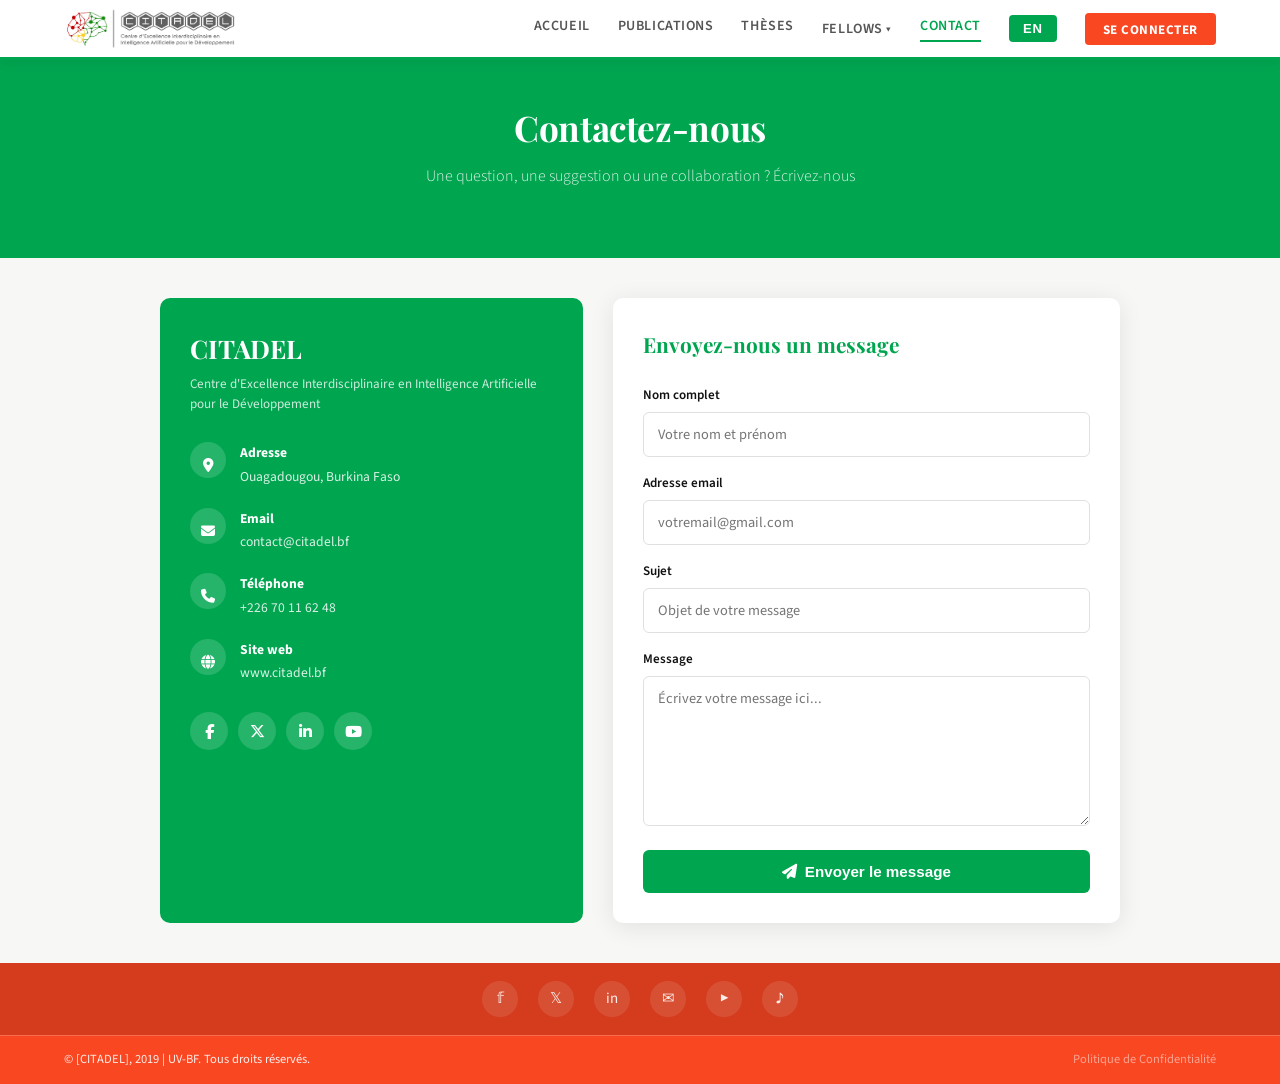
==== pages/contact.html @ 4089c2ab "modification responsive" ====
<!DOCTYPE html>
<html lang="fr">
<head>
  <meta charset="UTF-8" />
  <meta name="viewport" content="width=device-width, initial-scale=1.0" />
  <title>Contact — these.citadel.bf</title>
  <link rel="preconnect" href="https://fonts.googleapis.com" />
  <link rel="preconnect" href="https://fonts.gstatic.com" crossorigin />
  <link href="https://fonts.googleapis.com/css2?family=Playfair+Display:wght@600;700&family=Source+Sans+3:wght@300;400;600;700&display=swap" rel="stylesheet" />
  <link rel="stylesheet" href="https://cdnjs.cloudflare.com/ajax/libs/font-awesome/6.5.0/css/all.min.css" />
  <link rel="stylesheet" href="../assets/css/style.css" />
  <link rel="stylesheet" href="../assets/css/contact.css" />
</head>
<body>

<!-- ══ NAVBAR ══ -->
<header class="navbar">
  <div class="navbar-logo">
    <a href="../index.html">
      <img src="../assets/images/logo-citadel.png" alt="CITADEL" class="logo-img" />
    </a>
  </div>
  <button class="menu-toggle" aria-label="Menu" onclick="toggleMenu()">
    <span></span><span></span><span></span>
  </button>
  <nav id="mainNav">
    <a href="../index.html">Accueil</a>
    <a href="publications.html">Publications</a>
    <a href="publications.html?type=Thèse">Thèses</a>
    <div class="nav-dropdown">
    <a href="#">Fellows ▾</a>
      <div class="nav-dropdown-menu">
        <a href="fellows.html?role=senior"><i class="fa-solid fa-user-tie"></i> Chercheurs Seniors</a>
        <a href="fellows.html?role=directeur"><i class="fa-solid fa-crown"></i> Directeurs de Recherche</a>
        <a href="fellows.html?role=fellow"><i class="fa-solid fa-graduation-cap"></i> Fellows</a>
      </div>
    </div>
    <a href="contact.html" class="active">Contact</a>
<div id="google_translate_element" style="display:none"></div>
<button id="langBtn" class="notranslate" onclick="toggleLang()" style="background:var(--green);color:white;border:none;padding:6px 14px;border-radius:4px;font-weight:700;font-size:.82rem;cursor:pointer;letter-spacing:.06em;">EN</button>
  <a href="#" class="btn-connect">SE CONNECTER</a>
  </nav>
</header>

<!-- ══ HERO ══ -->
<section class="hero" style="padding: 40px 20px;">
  <div class="hero-content">
<h1>Contactez-nous</h1>
<p>Une question, une suggestion ou une collaboration ? Écrivez-nous</p>
  </div>
</section>

<!-- ══ CONTACT ══ -->
<section class="contact-page">
  <div class="contact-container">

    <!-- Colonne gauche : Coordonnées -->
    <div class="contact-info">
      <h2>CITADEL</h2>
      <p class="contact-subtitle">Centre d'Excellence Interdisciplinaire en Intelligence Artificielle pour le Développement</p>

      <div class="info-item">
        <i class="fa-solid fa-location-dot info-icon"></i>
        <div>
          <strong>Adresse</strong>
          <p>Ouagadougou, Burkina Faso</p>
        </div>
      </div>

      <div class="info-item">
        <i class="fa-solid fa-envelope info-icon"></i>
        <div>
          <strong>Email</strong>
          <p>contact@citadel.bf</p>
        </div>
      </div>

      <div class="info-item">
        <i class="fa-solid fa-phone info-icon"></i>
        <div>
          <strong>Téléphone</strong>
          <p>+226 70 11 62 48 </p>
        </div>
      </div>

      <div class="info-item">
        <i class="fa-solid fa-globe info-icon"></i>
        <div>
          <strong>Site web</strong>
          <p>www.citadel.bf</p>
        </div>
      </div>

      <div class="contact-socials">
        <a href="#" title="Facebook"><i class="fa-brands fa-facebook-f"></i></a>
        <a href="#" title="X / Twitter"><i class="fa-brands fa-x-twitter"></i></a>
        <a href="#" title="LinkedIn"><i class="fa-brands fa-linkedin-in"></i></a>
        <a href="#" title="YouTube"><i class="fa-brands fa-youtube"></i></a>
      </div>
    </div>

    <!-- Colonne droite : Formulaire -->
    <div class="contact-form-wrapper">
      <h2>Envoyez-nous un message</h2>

      <div class="contact-form" id="contactForm">
        <div class="form-group">
          <label for="name">Nom complet</label>
          <input type="text" id="name" placeholder="Votre nom et prénom" />
        </div>

        <div class="form-group">
          <label for="email">Adresse email</label>
          <input type="email" id="email" placeholder="votremail@gmail.com" />
        </div>

        <div class="form-group">
          <label for="subject">Sujet</label>
          <input type="text" id="subject" placeholder="Objet de votre message" />
        </div>

        <div class="form-group">
          <label for="message">Message</label>
          <textarea id="message" rows="6" placeholder="Écrivez votre message ici..."></textarea>
        </div>

        <button class="btn-send" onclick="sendMessage()">
          <i class="fa-solid fa-paper-plane"></i> Envoyer le message
        </button>

        <div class="form-success" id="formSuccess">
          <i class="fa-solid fa-circle-check"></i> Votre message a été envoyé avec succès!
        </div>
      </div>
    </div>

  </div>
</section>

<!-- ══ FOOTER ══ -->
<footer>
  <div class="footer-social">
    <div class="social-link" title="Facebook">𝕗</div>
    <div class="social-link" title="X / Twitter">𝕏</div>
    <div class="social-link" title="LinkedIn">in</div>
    <div class="social-link" title="Email">✉</div>
    <div class="social-link" title="YouTube">▶</div>
    <div class="social-link" title="TikTok">♪</div>
  </div>
  <div class="footer-bottom">
<span>© [CITADEL], 2019 | UV-BF. Tous droits réservés.</span>
<a href="#">Politique de Confidentialité</a>
  </div>
</footer>

<script>
function sendMessage() {
  const name = document.getElementById('name').value.trim();
  const email = document.getElementById('email').value.trim();
  const message = document.getElementById('message').value.trim();

  if (!name || !email || !message) {
    alert('Veuillez remplir tous les champs obligatoires.');
    return;
  }

  // Afficher le message de succès
  document.getElementById('formSuccess').style.display = 'flex';

  // Réinitialiser le formulaire
  document.getElementById('name').value = '';
  document.getElementById('email').value = '';
  document.getElementById('subject').value = '';
  document.getElementById('message').value = '';

  // Cacher le message après 5 secondes
  setTimeout(() => {
    document.getElementById('formSuccess').style.display = 'none';
  }, 5000);
}

/* ── Menu hamburger mobile ── */
function toggleMenu() {
  const nav = document.getElementById('mainNav');
  const btn = document.querySelector('.menu-toggle');
  if (!nav || !btn) return;
  nav.classList.toggle('open');
  btn.classList.toggle('active');
}

// Fermer le menu au clic sur un lien
document.addEventListener('click', (e) => {
  if (e.target.closest('#mainNav a')) {
    const nav = document.getElementById('mainNav');
    const btn = document.querySelector('.menu-toggle');
    if (nav) nav.classList.remove('open');
    if (btn) btn.classList.remove('active');
  }
});
</script>
<script>
function googleTranslateElementInit() {
  new google.translate.TranslateElement({
    pageLanguage: 'fr',
    includedLanguages: 'fr,en',
    autoDisplay: false
  }, 'google_translate_element');
}

function toggleLang() {
  var btn = document.getElementById('langBtn');
  var select = document.querySelector('.goog-te-combo');

  if (!select) return;

  if (btn.textContent === 'EN') {
    select.value = 'en';
    select.dispatchEvent(new Event('change'));
    btn.textContent = 'FR';
  } else {
    select.value = 'fr';
    select.dispatchEvent(new Event('change'));
    btn.textContent = 'EN';
  }
}
</script>
<script src="https://translate.google.com/translate_a/element.js?cb=googleTranslateElementInit"></script>
</script>
<script src="https://translate.google.com/translate_a/element.js?cb=googleTranslateElementInit"></script>
</body>
</html>
---- assets/css/style.css ----
/* ── Variables ── */
:root {
  --green:  #00A550;
  --green-light: #00c260;
  --red:    #F94722;
  --red-light: #ff6040;
  --gold:   #f0a500;
  --dark:   #111;
  --gray:   #555;
  --light:  #f7f8f6;
  --white:  #ffffff;
  --border: #e0e0e0;
  --shadow: 0 4px 24px rgba(0,0,0,.09);
  --radius: 8px;
}

/* ── Reset ── */
*, *::before, *::after { box-sizing: border-box; margin: 0; padding: 0; }
html { scroll-behavior: smooth; }
body {
  font-family: 'Source Sans 3', sans-serif;
  color: var(--dark);
  background: var(--light);
  font-size: 15px;
  line-height: 1.6;
}
a { text-decoration: none; color: inherit; }
ul { list-style: none; }
img { max-width: 100%; display: block; }

/* ── Navbar ── */
.navbar {
  background: var(--white);
  border-bottom: 3px solid var(--green);
  padding: 0 5%;
  display: flex;
  align-items: center;
  justify-content: space-between;
  height: 60px;
  position: sticky;
  top: 0;
  z-index: 100;
  box-shadow: 0 2px 12px rgba(0,0,0,.07);
}
.navbar-logo {
  display: flex;
  align-items: center;
  gap: 10px;
}
.logo-img {
  height: 42px;
  width: auto;
  object-fit: contain;
}
.navbar-logo .logo-text {
  font-family: 'Playfair Display', serif;
  font-size: 1.1rem;
  color: var(--green);
  font-weight: 700;
}
.navbar nav {
  display: flex;
  align-items: center;
  gap: 28px;
}
.navbar nav a {
  font-weight: 600;
  font-size: .88rem;
  letter-spacing: .04em;
  text-transform: uppercase;
  color: var(--gray);
  transition: color .2s;
  position: relative;
  padding-bottom: 4px;
}
.navbar nav a::after {
  content: '';
  position: absolute;
  bottom: 0; left: 0;
  width: 0; height: 2px;
  background: var(--green);
  transition: width .25s;
}
.navbar nav a:hover, .navbar nav a.active { color: var(--green); }
.navbar nav a:hover::after, .navbar nav a.active::after { width: 100%; }
.btn-connect {
  background: var(--red);
  color: var(--white) !important;
  padding: 7px 18px;
  border-radius: 4px;
  font-weight: 700 !important;
  font-size: .82rem !important;
  letter-spacing: .06em;
  transition: background .2s !important;
}
.btn-connect:hover { background: var(--red-light) !important; }
.btn-connect::after { display: none !important; }

/* ── Hero ── */
.hero {
  background: #00A550;
  color: var(--white);
  text-align: center;
  padding: 56px 20px 52px;
  position: relative;
  overflow: hidden;
}
.hero-content { position: relative; z-index: 1; }
.hero h1 {
  font-family: 'Playfair Display', serif;
  font-size: 2.2rem;
  font-weight: 700;
  margin-bottom: 8px;
  letter-spacing: -.01em;
}
.hero h1 span { color: var(--gold); }
.hero p {
  font-size: 1rem;
  opacity: .85;
  margin-bottom: 28px;
  font-weight: 300;
}
.search-bar {
  display: flex;
  max-width: 520px;
  margin: 0 auto;
  border-radius: 6px;
  overflow: hidden;
  box-shadow: 0 4px 20px rgba(0,0,0,.25);
}
.search-bar input {
  flex: 1;
  padding: 14px 20px;
  border: none;
  outline: none;
  font-family: 'Source Sans 3', sans-serif;
  font-size: .95rem;
  color: var(--dark);
}
.search-bar button {
  background: var(--gold);
  border: none;
  padding: 0 22px;
  cursor: pointer;
  display: flex;
  align-items: center;
  justify-content: center;
  transition: background .2s;
}
.search-bar button:hover { background: #e09400; }
.search-bar button svg { width: 20px; height: 20px; fill: white; }

/* ── Stats Banner ── */
.stats {
  display: flex;
  background: var(--red);
  color: var(--white);
}
.stat-item {
  flex: 1;
  text-align: center;
  padding: 22px 16px;
  border-right: 1px solid rgba(255,255,255,.2);
  transition: background .2s;
}
.stat-item:last-child { border-right: none; }
.stat-item:hover { background: rgba(0,0,0,.1); }
.stat-num {
  font-family: 'Playfair Display', serif;
  font-size: 2.4rem;
  font-weight: 700;
  line-height: 1;
  display: block;
}
.stat-label {
  font-size: .8rem;
  font-weight: 600;
  letter-spacing: .1em;
  text-transform: uppercase;
  opacity: .85;
  margin-top: 4px;
}

/* ── Section titles ── */
.section-title {
  font-family: 'Playfair Display', serif;
  font-size: 1.4rem;
  color: var(--green);
  text-align: center;
  margin-bottom: 24px;
  position: relative;
}
.section-title::after {
  content: '';
  display: block;
  width: 50px;
  height: 3px;
  background: var(--gold);
  margin: 8px auto 0;
  border-radius: 2px;
}

/* ── Explore Resources ── */
.explore {
  padding: 48px 5%;
  background: var(--white);
}

/* ── Custom Dropdown ── */
.custom-select-wrapper {
  max-width: 400px;
  margin: 0 auto;
  position: relative;
}
.custom-select {
  position: relative;
  user-select: none;
}
.select-selected {
  display: flex;
  align-items: center;
  justify-content: space-between;
  padding: 13px 18px;
  border: 2px solid var(--green);
  border-radius: var(--radius);
  background: var(--white);
  cursor: pointer;
  font-size: .95rem;
  font-weight: 600;
  color: var(--gray);
  transition: border-color .2s, box-shadow .2s;
}
.select-selected:hover {
  box-shadow: 0 0 0 3px rgba(26,122,74,.12);
}
.select-selected.open {
  border-color: var(--green);
  border-bottom-left-radius: 0;
  border-bottom-right-radius: 0;
  box-shadow: 0 0 0 3px rgba(26,122,74,.12);
}
.select-arrow {
  width: 18px; height: 18px;
  color: var(--green);
  transition: transform .25s;
  flex-shrink: 0;
}
.select-arrow.rotated { transform: rotate(180deg); }
.select-options {
  display: none;
  position: absolute;
  top: 100%;
  left: 0; right: 0;
  background: var(--white);
  border: 2px solid var(--green);
  border-top: none;
  border-bottom-left-radius: var(--radius);
  border-bottom-right-radius: var(--radius);
  z-index: 50;
  box-shadow: 0 8px 24px rgba(0,0,0,.12);
  overflow: hidden;
  animation: slideDown .2s ease;
}
.select-options.open { display: block; }
@keyframes slideDown {
  from { opacity: 0; transform: translateY(-6px); }
  to   { opacity: 1; transform: none; }
}
.select-options li {
  display: flex;
  align-items: center;
  gap: 12px;
  padding: 13px 18px;
  cursor: pointer;
  font-size: .93rem;
  font-weight: 600;
  color: var(--dark);
  border-bottom: 1px solid var(--border);
  transition: background .15s, color .15s;
}
.select-options li:last-child { border-bottom: none; }
.select-options li:hover {
  background: #f0faf5;
  color: var(--green);
}
.select-options li.selected {
  background: #e8f5ee;
  color: var(--green);
}
.opt-icon {
  font-size: 1rem;
  color: #1a237e;
  width: 22px;
  text-align: center;
}

/* ── Publications ── */
.publications {
  padding: 48px 5%;
  background: var(--light);
}
.pub-list {
  max-width: 860px;
  margin: 0 auto;
  display: flex;
  flex-direction: column;
  gap: 0;
  border-radius: var(--radius);
  overflow: hidden;
  box-shadow: var(--shadow);
}
.pub-item {
  background: var(--white);
  border-bottom: 1px solid var(--border);
  padding: 0;
  transition: background .2s;
}
.pub-item:last-child { border-bottom: none; }
.pub-header {
  display: flex;
  align-items: center;
  justify-content: space-between;
  padding: 16px 20px;
  cursor: pointer;
  gap: 12px;
}
.pub-header:hover { background: #f5fdf9; }
.pub-dot {
  width: 10px; height: 10px;
  border-radius: 50%;
  background: var(--green);
  flex-shrink: 0;
}
.pub-title {
  flex: 1;
  font-weight: 600;
  font-size: .92rem;
  color: var(--dark);
  line-height: 1.4;
}
.pub-meta {
  font-size: .78rem;
  color: var(--gray);
  white-space: nowrap;
}
.pub-toggle {
  background: var(--green);
  color: white;
  border: none;
  border-radius: 4px;
  width: 28px; height: 28px;
  cursor: pointer;
  display: flex;
  align-items: center;
  justify-content: center;
  font-size: 16px;
  flex-shrink: 0;
  transition: background .2s;
}
.pub-toggle:hover { background: var(--green-light); }
.pub-body {
  display: none;
  padding: 0 20px 18px 44px;
  border-top: 1px solid var(--border);
}
.pub-body.open { display: block; animation: fadeDown .2s ease; }
@keyframes fadeDown {
  from { opacity: 0; transform: translateY(-6px); }
  to   { opacity: 1; transform: none; }
}
.pub-abstract-label {
  display: inline-block;
  background: var(--green);
  color: white;
  font-size: .72rem;
  font-weight: 700;
  letter-spacing: .08em;
  padding: 2px 10px;
  border-radius: 3px;
  margin: 12px 0 8px;
  text-transform: uppercase;
}
.pub-abstract-text {
  font-size: .87rem;
  color: var(--gray);
  line-height: 1.7;
  margin-bottom: 12px;
}
.btn-pdf {
  display: inline-flex;
  align-items: center;
  gap: 6px;
  background: #fce4ec;
  color: var(--red);
  font-weight: 700;
  font-size: .8rem;
  padding: 5px 14px;
  border-radius: 4px;
  border: 1px solid #f8bbd0;
  transition: background .2s;
  cursor: pointer;
}
.btn-pdf:hover { background: #f8bbd0; }
.btn-voir-plus {
  display: flex;
  justify-content: center;
  margin-top: 24px;
}
.btn-voir-plus a {
  background: var(--green);
  color: white;
  font-weight: 700;
  font-size: .88rem;
  padding: 11px 28px;
  border-radius: 6px;
  display: inline-flex;
  align-items: center;
  gap: 8px;
  letter-spacing: .04em;
  transition: background .2s, transform .2s;
  box-shadow: 0 4px 16px rgba(26,122,74,.25);
}
.btn-voir-plus a:hover { background: var(--green-light); transform: translateY(-2px); }

/* ── Chercheurs & Axes ── */
.bottom-section {
  background: var(--white);
  padding: 48px 5%;
  display: grid;
  grid-template-columns: 1fr 1fr;
  gap: 40px;
  max-width: 1100px;
  margin: 0 auto;
}
.sub-title {
  font-family: 'Playfair Display', serif;
  font-size: 1.15rem;
  color: var(--green);
  text-align: center;
  margin-bottom: 20px;
  font-weight: 700;
}
.chercheurs-grid {
  display: flex;
  gap: 12px;
  justify-content: center;
  flex-wrap: nowrap;
  margin-bottom: 20px;
}
.chercheur-card {
  position: relative;
  cursor: pointer;
  width: 115px;
  flex-shrink: 0;
  overflow: hidden;
  border-radius: 6px;
  box-shadow: 0 2px 12px rgba(0,0,0,.1);
  transition: transform .2s, box-shadow .2s;
}
.chercheur-card:hover { transform: translateY(-4px); box-shadow: 0 6px 20px rgba(0,0,0,.15); }
.chercheur-avatar {
  width: 100%;
  height: 135px;
  object-fit: cover;
  display: block;
  border-radius: 0;
  border: none;
  background: #f5f5f5;
  overflow: hidden;
}
.chercheur-avatar img {
  width: 100%;
  height: 100%;
  object-fit: cover;
  display: block;
}
.chercheur-name {
  display: block;
  background: rgba(0,165,80,.85);
  color: var(--white);
  font-size: .85rem;
  font-weight: 700;
  padding: 8px 10px;
  text-align: center;
  letter-spacing: .03em;
}
.btn-all-chercheurs {
  display: block;
  margin: 0 auto;
  width: fit-content;
  background: var(--green);
  color: white;
  font-weight: 700;
  font-size: .82rem;
  padding: 9px 20px;
  border-radius: 5px;
  letter-spacing: .04em;
  transition: background .2s;
}
.btn-all-chercheurs:hover { background: var(--green-light); }
.axes-list { padding: 0 8px; }
.axe-item {
  display: flex;
  align-items: center;
  gap: 10px;
  padding: 9px 0;
  border-bottom: 1px solid var(--border);
  font-size: .88rem;
  font-weight: 600;
  color: var(--dark);
  cursor: pointer;
  transition: color .2s;
}
.axe-item:last-child { border-bottom: none; }
.axe-item:hover { color: var(--green); }
.axe-item.priority {
  background: linear-gradient(90deg, rgba(0,165,80,.08), transparent);
  border-left: 4px solid var(--green);
  padding-left: 12px;
  font-weight: 800;
  color: var(--green);
  font-size: .92rem;
  margin: 4px 0;
  border-radius: 0 4px 4px 0;
}
.axe-item.priority:hover {
  background: linear-gradient(90deg, rgba(0,165,80,.18), transparent);
  transform: translateX(3px);
}
.axe-dot {
  width: 8px; height: 8px;
  border-radius: 50%;
  flex-shrink: 0;
}

/* ── Footer ── */
footer {
  background: var(--red);
  color: rgba(255,255,255,.9);
}
.footer-social {
  background: rgba(0,0,0,.15);
  display: flex;
  justify-content: center;
  gap: 20px;
  padding: 18px;
}
.social-link {
  width: 36px; height: 36px;
  border-radius: 50%;
  background: rgba(255,255,255,.1);
  display: flex;
  align-items: center;
  justify-content: center;
  font-size: 15px;
  transition: background .2s;
  cursor: pointer;
}
.social-link:hover { background: var(--green); }
.footer-bottom {
  display: flex;
  justify-content: space-between;
  align-items: center;
  padding: 14px 5%;
  font-size: .78rem;
  border-top: 1px solid rgba(255,255,255,.2);
  flex-wrap: wrap;
  gap: 8px;
}
.footer-bottom a { color: rgba(255,255,255,.5); transition: color .2s; }
.footer-bottom a:hover { color: var(--gold); }

/* ── Dropdown Navbar ── */
.nav-dropdown {
  position: relative;
}
.nav-dropdown > a {
  cursor: pointer;
}
.nav-dropdown-menu {
  display: none;
  position: absolute;
  top: 100%;
  left: 0;
  background: var(--white);
  border: 2px solid var(--green);
  border-radius: 0 0 8px 8px;
  box-shadow: 0 8px 24px rgba(0,0,0,.12);
  min-width: 220px;
  z-index: 200;
  overflow: hidden;
}
.nav-dropdown:hover .nav-dropdown-menu {
  display: block;
  animation: slideDown .2s ease;
}
.nav-dropdown-menu a {
  display: flex;
  align-items: center;
  gap: 10px;
  padding: 12px 18px !important;
  font-size: .85rem !important;
  color: var(--dark) !important;
  border-bottom: 1px solid var(--border);
  text-transform: none !important;
  letter-spacing: 0 !important;
}
.nav-dropdown-menu a:last-child {
  border-bottom: none;
}
.nav-dropdown-menu a:hover {
  background: #f0faf5;
  color: var(--green) !important;
}
.nav-dropdown-menu a::after {
  display: none !important;
}
.nav-dropdown-menu i {
  color: var(--green);
  width: 18px;
  text-align: center;
}

/* ── Google Translate ── */
#google_translate_element { display: none !important; }
.goog-te-banner-frame { display: none !important; }
body { top: 0 !important; }
font[style] { background: none !important; box-shadow: none !important; }
.skiptranslate { display: none !important; }


/* ── Bouton hamburger ── */
.menu-toggle {
  display: none;
  background: none;
  border: none;
  cursor: pointer;
  width: 40px;
  height: 40px;
  flex-direction: column;
  justify-content: center;
  align-items: center;
  gap: 5px;
  padding: 0;
  z-index: 101;
}
.menu-toggle span {
  display: block;
  width: 26px;
  height: 3px;
  background: var(--green);
  border-radius: 2px;
  transition: transform .3s, opacity .3s;
}
.menu-toggle.active span:nth-child(1) { transform: translateY(8px) rotate(45deg); }
.menu-toggle.active span:nth-child(2) { opacity: 0; }
.menu-toggle.active span:nth-child(3) { transform: translateY(-8px) rotate(-45deg); }

/* ── Filet de sécurité anti-débordement ── */
html, body { overflow-x: hidden; max-width: 100%; }

/* ── Tablette ── */
@media (max-width: 900px) {
  .bottom-section { grid-template-columns: 1fr; }
}

/* ── Mobile : navbar compacte avec menu hamburger ── */
@media (max-width: 768px) {
  /* Navbar : logo à gauche, burger à droite, sur UNE seule ligne */
  .navbar {
    flex-direction: row;
    justify-content: space-between;
    align-items: center;
    height: 58px;
    padding: 0 16px;
  }
  .menu-toggle { display: flex; }
  .logo-img { height: 36px; }

  .navbar nav {
    display: none;
    position: fixed;
    top: 58px;
    left: 0;
    right: 0;
    background: var(--white);
    border-bottom: 3px solid var(--green);
    flex-direction: column;
    align-items: stretch;
    padding: 16px 20px 24px;
    gap: 4px;
    box-shadow: 0 8px 20px rgba(0,0,0,.12);
    z-index: 99;
    max-height: calc(100vh - 58px);
    overflow-y: auto;
  }
  .navbar nav.open { display: flex; }

  .navbar nav a {
    font-size: .95rem;
    padding: 12px 8px;
    border-bottom: 1px solid var(--border);
    text-align: left;
  }
  .navbar nav a::after { display: none; }
  .navbar nav a:last-child { border-bottom: none; }

  /* Boutons EN et SE CONNECTER : pleine largeur dans le menu */
  #langBtn,
  .btn-connect {
    width: 100% !important;
    text-align: center !important;
    padding: 12px !important;
    font-size: .85rem !important;
    margin-top: 8px;
    border-bottom: none !important;
  }

  /* Dropdown Fellows dans menu mobile */
  .nav-dropdown-menu {
    display: block;
    position: static;
    border: none;
    box-shadow: none;
    background: #f7f8f6;
    margin-top: 4px;
    border-radius: 4px;
  }
  .nav-dropdown-menu a {
    padding: 10px 14px !important;
    font-size: .85rem !important;
  }

  /* ─── Hero ─── */
  .hero { padding: 36px 16px 32px; }
  .hero h1 { font-size: 1.5rem; }
  .hero p { font-size: .9rem; }
  .search-bar { flex-direction: row; max-width: 100%; }
  .search-bar input { padding: 12px 14px; font-size: .9rem; }
  .search-bar button { padding: 0 16px; }
  .search-bar button svg { width: 18px; height: 18px; }

  /* ─── Stats : 3 colonnes côte à côte (PAS empilées) ─── */
  .stats { flex-direction: row; }
  .stat-item { padding: 16px 6px; border-right: 1px solid rgba(255,255,255,.2); border-bottom: none; }
  .stat-num { font-size: 1.6rem; }
  .stat-label { font-size: .65rem; letter-spacing: .05em; }

  /* ─── Publications : cards lisibles ─── */
  .publications { padding: 32px 4%; }
  .pub-list { max-width: 100%; }
  .pub-header {
    display: grid;
    grid-template-columns: auto 1fr auto;
    grid-template-areas:
      "dot title toggle"
      ".   meta  meta";
    gap: 6px 10px;
    padding: 14px;
    align-items: center;
  }
  .pub-dot { grid-area: dot; }
  .pub-title { grid-area: title; font-size: .92rem; line-height: 1.35; }
  .pub-toggle { grid-area: toggle; }
  .pub-meta {
    grid-area: meta;
    font-size: .78rem;
    white-space: normal !important;
    word-break: break-word;
    line-height: 1.4;
    color: var(--gray);
  }
  .pub-body { padding: 0 14px 14px 14px; }

  /* ─── Chercheurs ─── */
  .chercheurs-grid { gap: 8px; }
  .chercheur-card { width: calc(33% - 8px); max-width: 110px; }
  .chercheur-avatar { height: 120px; }
  .chercheur-name {
    font-size: .7rem;
    padding: 6px 4px;
    line-height: 1.2;
    word-break: break-word;
  }

  /* Boutons sous les chercheurs : empiler proprement */
  .btn-all-chercheurs {
    font-size: .76rem;
    padding: 8px 14px;
  }

  /* ─── Axes ─── */
  .axe-item { font-size: .85rem; padding: 10px 0; }
  .axe-item.priority { font-size: .88rem; }

  /* ─── Footer ─── */
  .footer-bottom { flex-direction: column; text-align: center; padding: 14px 16px; }
  .footer-social { gap: 12px; padding: 14px; }

  /* Section titles plus petits */
  .section-title { font-size: 1.3rem; }
  .sub-title { font-size: 1.05rem; }
}

/* ── Très petit mobile (iPhone SE, etc.) ── */
@media (max-width: 380px) {
  .stat-num { font-size: 1.4rem; }
  .stat-label { font-size: .6rem; }
  .hero h1 { font-size: 1.3rem; }
  .chercheur-card { width: calc(33% - 6px); }
  .chercheur-avatar { height: 100px; }
}
---- assets/css/contact.css ----
.contact-page {
  max-width: 1000px;
  margin: 0 auto;
  padding: 40px 20px;
}
.contact-container {
  display: grid;
  grid-template-columns: 1fr 1.2fr;
  gap: 30px;
}

/* ── Colonne info ── */
.contact-info {
  background: var(--green);
  color: white;
  padding: 30px;
  border-radius: 10px;
}
.contact-info h2 {
  font-family: 'Playfair Display', serif;
  font-size: 1.6rem;
  margin-bottom: 6px;
}
.contact-subtitle {
  font-size: .82rem;
  opacity: .8;
  margin-bottom: 28px;
  line-height: 1.5;
}
.info-item {
  display: flex;
  align-items: flex-start;
  gap: 14px;
  margin-bottom: 20px;
}
.info-icon {
  width: 36px;
  height: 36px;
  background: rgba(255,255,255,.15);
  border-radius: 50%;
  display: flex;
  align-items: center;
  justify-content: center;
  font-size: 14px;
  flex-shrink: 0;
  padding-top: 10px;
}
.info-item strong {
  font-size: .85rem;
  display: block;
  margin-bottom: 2px;
}
.info-item p {
  font-size: .85rem;
  opacity: .85;
  margin: 0;
}
.contact-socials {
  display: flex;
  gap: 10px;
  margin-top: 28px;
}
.contact-socials a {
  width: 38px;
  height: 38px;
  border-radius: 50%;
  background: rgba(255,255,255,.15);
  display: flex;
  align-items: center;
  justify-content: center;
  color: white;
  font-size: 15px;
  transition: background .2s;
}
.contact-socials a:hover {
  background: var(--gold);
}

/* ── Colonne formulaire ── */
.contact-form-wrapper {
  background: white;
  padding: 30px;
  border-radius: 10px;
  box-shadow: var(--shadow);
}
.contact-form-wrapper h2 {
  font-family: 'Playfair Display', serif;
  font-size: 1.3rem;
  color: var(--green);
  margin-bottom: 24px;
}
.form-group {
  margin-bottom: 16px;
}
.form-group label {
  display: block;
  font-size: .82rem;
  font-weight: 600;
  color: var(--dark);
  margin-bottom: 6px;
}
.form-group input,
.form-group textarea {
  width: 100%;
  padding: 11px 14px;
  border: 1px solid var(--border);
  border-radius: 6px;
  font-family: 'Source Sans 3', sans-serif;
  font-size: .9rem;
  color: var(--dark);
  transition: border-color .2s, box-shadow .2s;
  outline: none;
}
.form-group input:focus,
.form-group textarea:focus {
  border-color: var(--green);
  box-shadow: 0 0 0 3px rgba(0,165,80,.12);
}
.form-group textarea {
  resize: vertical;
  min-height: 120px;
}
.btn-send {
  width: 100%;
  padding: 13px;
  background: var(--green);
  color: white;
  border: none;
  border-radius: 6px;
  font-size: .95rem;
  font-weight: 700;
  cursor: pointer;
  display: flex;
  align-items: center;
  justify-content: center;
  gap: 8px;
  transition: background .2s, transform .2s;
}
.btn-send:hover {
  background: var(--green-light);
  transform: translateY(-2px);
}
.form-success {
  display: none;
  align-items: center;
  gap: 8px;
  margin-top: 16px;
  padding: 12px 16px;
  background: #e8f5ee;
  color: var(--green);
  border-radius: 6px;
  font-weight: 600;
  font-size: .88rem;
}

/* ── Responsive ── */
@media (max-width: 700px) {
  .contact-container {
    grid-template-columns: 1fr;
  }
}
@media (max-width: 700px) {
  .contact-container { grid-template-columns: 1fr; }
}
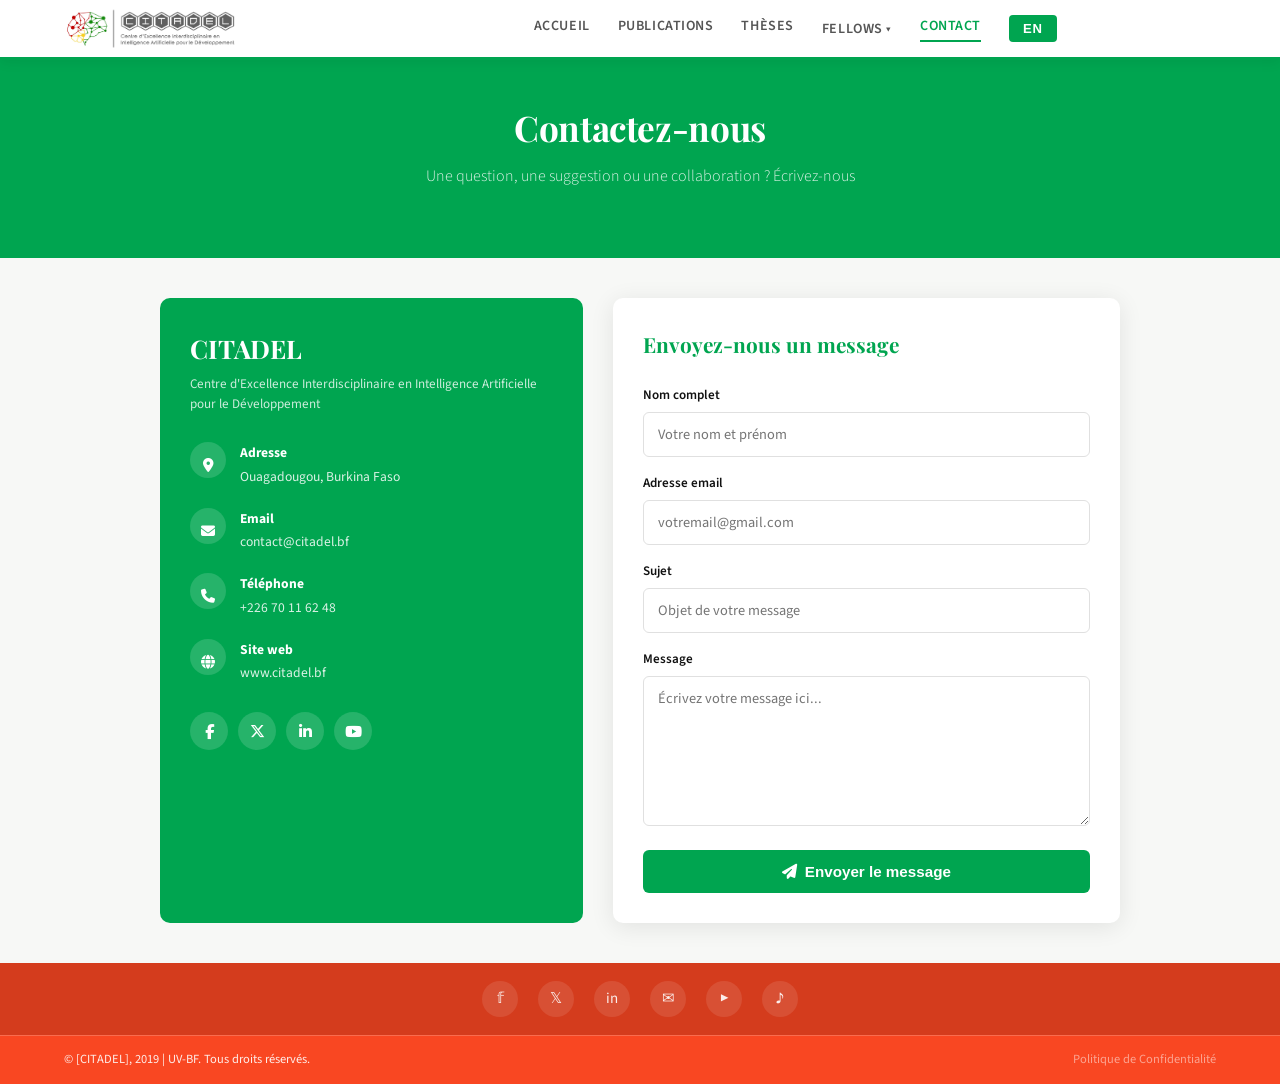
==== commit 86fccd79: "menu profil" ====
--- a/pages/contact.html
+++ b/pages/contact.html
@@ -9,6 +9,7 @@
   <link href="https://fonts.googleapis.com/css2?family=Playfair+Display:wght@600;700&family=Source+Sans+3:wght@300;400;600;700&display=swap" rel="stylesheet" />
   <link rel="stylesheet" href="https://cdnjs.cloudflare.com/ajax/libs/font-awesome/6.5.0/css/all.min.css" />
   <link rel="stylesheet" href="../assets/css/style.css" />
+  <script src="https://identity.netlify.com/v1/netlify-identity-widget.js"></script>
   <link rel="stylesheet" href="../assets/css/contact.css" />
 </head>
 <body>
@@ -38,7 +39,7 @@
     <a href="contact.html" class="active">Contact</a>
 <div id="google_translate_element" style="display:none"></div>
 <button id="langBtn" class="notranslate" onclick="toggleLang()" style="background:var(--green);color:white;border:none;padding:6px 14px;border-radius:4px;font-weight:700;font-size:.82rem;cursor:pointer;letter-spacing:.06em;">EN</button>
-  <a href="#" class="btn-connect">SE CONNECTER</a>
+<a href="../pages/soumettre.html" class="btn-connect" id="btnConnexion">SE CONNECTER</a>
   </nav>
 </header>
 
@@ -227,5 +228,21 @@
 <script src="https://translate.google.com/translate_a/element.js?cb=googleTranslateElementInit"></script>
 </script>
 <script src="https://translate.google.com/translate_a/element.js?cb=googleTranslateElementInit"></script>
+<script>
+document.addEventListener("DOMContentLoaded", () => {
+  if (typeof netlifyIdentity === "undefined") return;
+  const user = netlifyIdentity.currentUser();
+  const btn = document.getElementById("btnConnexion");
+  if (btn && user) {
+  btn.innerHTML = `<i class="fa-solid fa-circle-user" style="font-size:1.6rem;color:white;"></i>`;
+  btn.style.background = "var(--green)";
+  btn.style.padding = "5px 12px";
+  btn.style.display = "flex";
+  btn.style.alignItems = "center";
+  btn.style.borderRadius = "4px";
+}
+btn.style.opacity = "1";
+});
+</script>
 </body>
 </html>
--- a/assets/css/style.css
+++ b/assets/css/style.css
@@ -92,6 +92,7 @@
   font-size: .82rem !important;
   letter-spacing: .06em;
   transition: background .2s !important;
+  opacity: 0;
 }
 .btn-connect:hover { background: var(--red-light) !important; }
 .btn-connect::after { display: none !important; }
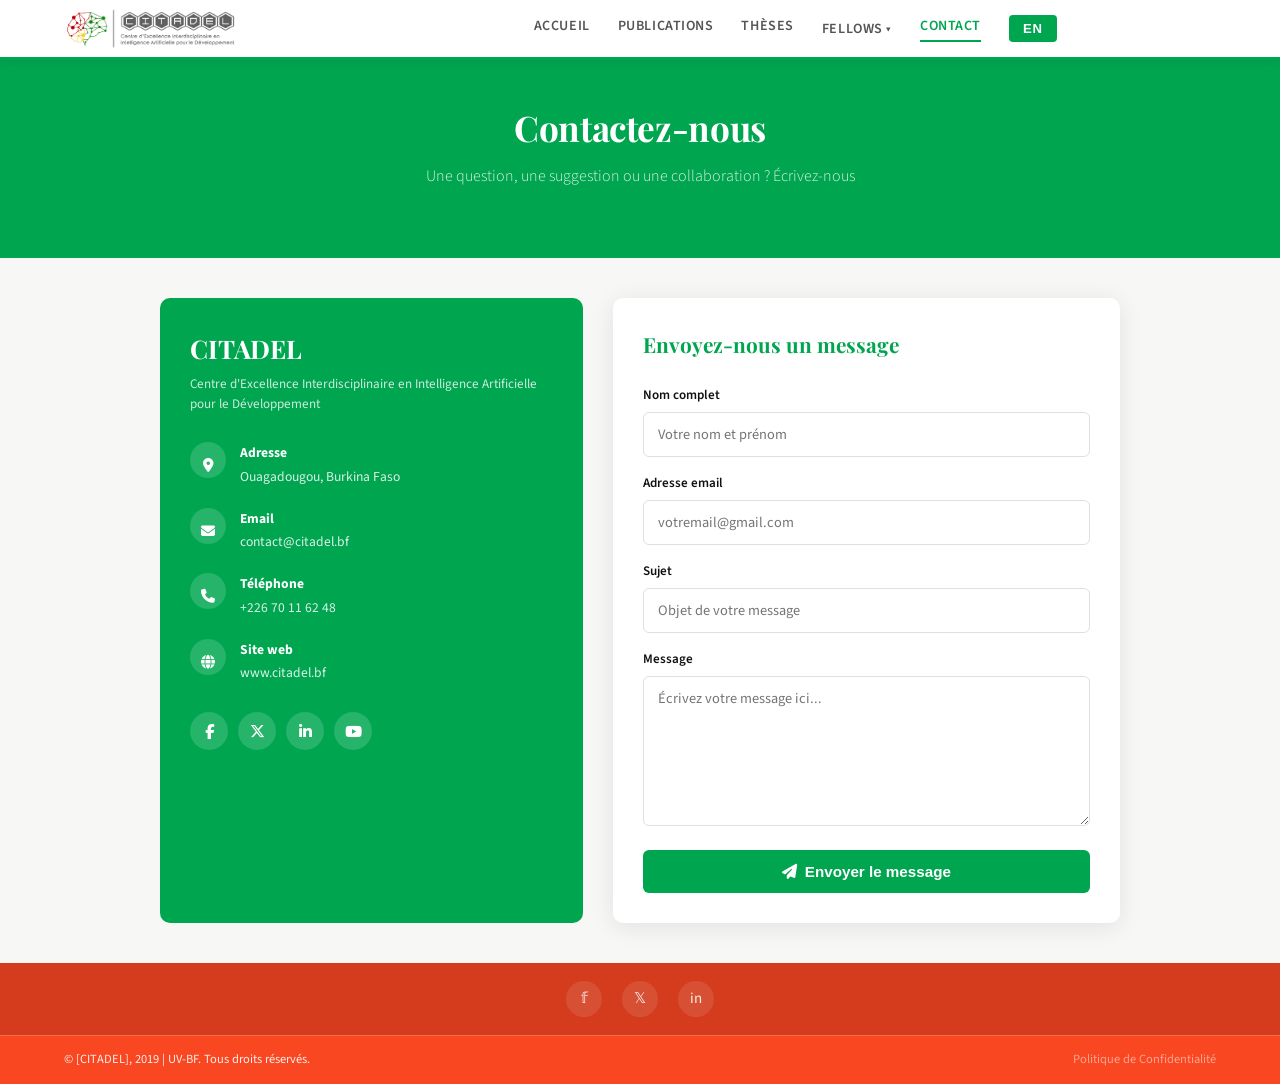
==== commit 101f2c3d: "ajout onglet profil fellow" ====
--- a/pages/contact.html
+++ b/pages/contact.html
@@ -141,12 +141,9 @@
 <!-- ══ FOOTER ══ -->
 <footer>
   <div class="footer-social">
-    <div class="social-link" title="Facebook">𝕗</div>
-    <div class="social-link" title="X / Twitter">𝕏</div>
-    <div class="social-link" title="LinkedIn">in</div>
-    <div class="social-link" title="Email">✉</div>
-    <div class="social-link" title="YouTube">▶</div>
-    <div class="social-link" title="TikTok">♪</div>
+    <a class="social-link" href="https://web.facebook.com/people/Citadel-uvbf/100072284842721/#" target="_blank" title="Facebook">𝕗</a>
+    <a class="social-link" href="https://x.com/citadel_uvbf" target="_blank" title="X / Twitter">𝕏</a>
+    <a class="social-link" href="https://bf.linkedin.com/company/citadel-bf" target="_blank" title="LinkedIn">in</a>
   </div>
   <div class="footer-bottom">
 <span>© [CITADEL], 2019 | UV-BF. Tous droits réservés.</span>
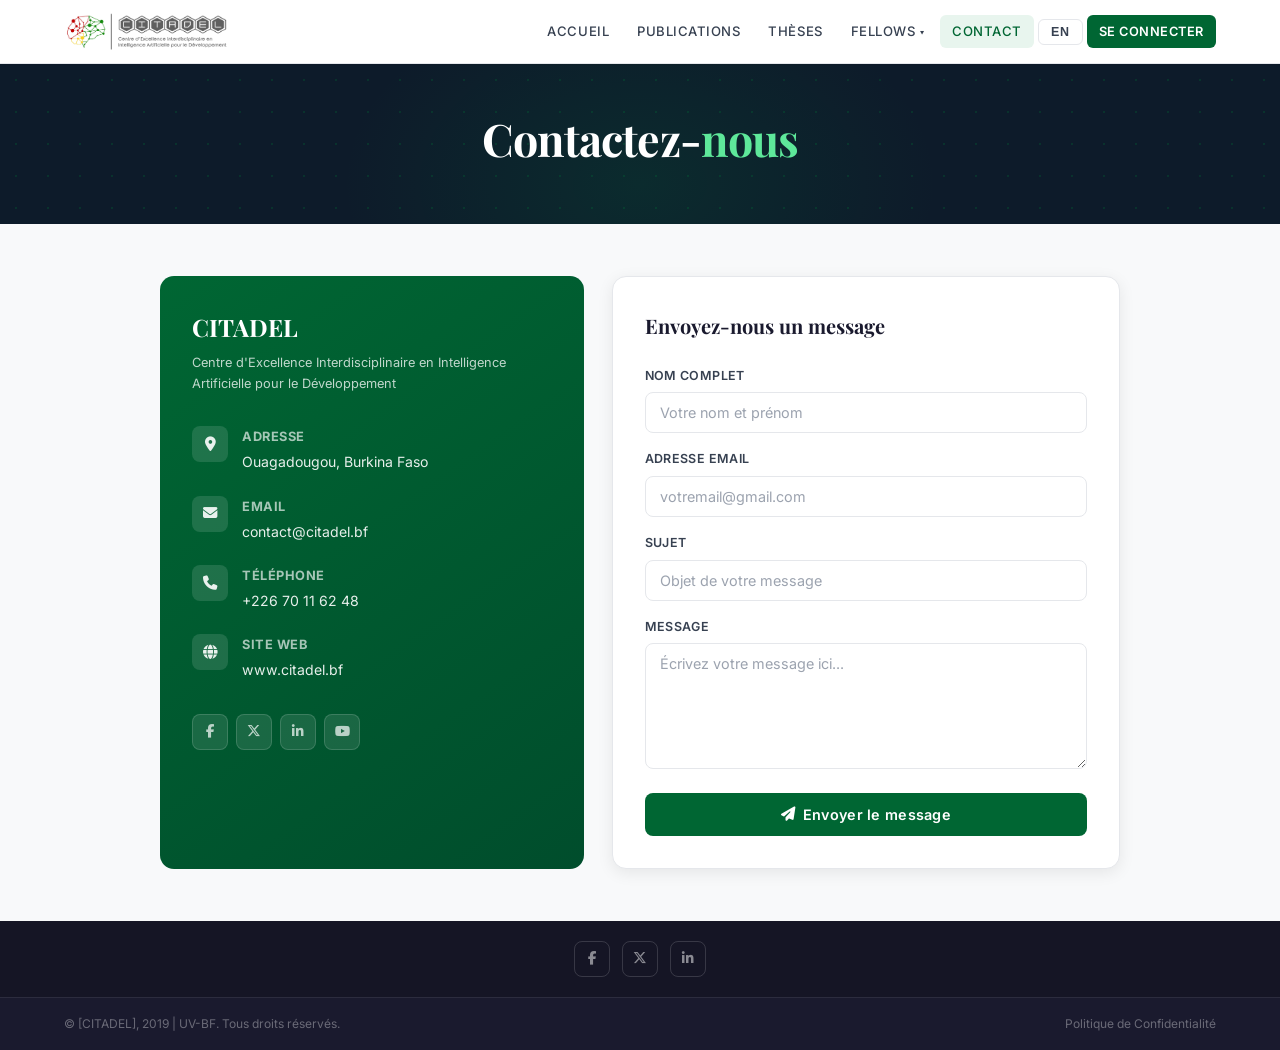
==== commit 178d8cf4: "redesign du site" ====
--- a/pages/contact.html
+++ b/pages/contact.html
@@ -6,10 +6,9 @@
   <title>Contact — these.citadel.bf</title>
   <link rel="preconnect" href="https://fonts.googleapis.com" />
   <link rel="preconnect" href="https://fonts.gstatic.com" crossorigin />
-  <link href="https://fonts.googleapis.com/css2?family=Playfair+Display:wght@600;700&family=Source+Sans+3:wght@300;400;600;700&display=swap" rel="stylesheet" />
+  <link href="https://fonts.googleapis.com/css2?family=Inter:wght@300;400;500;600;700&family=Playfair+Display:wght@600;700&family=Source+Sans+3:wght@300;400;600;700&display=swap" rel="stylesheet" />
   <link rel="stylesheet" href="https://cdnjs.cloudflare.com/ajax/libs/font-awesome/6.5.0/css/all.min.css" />
   <link rel="stylesheet" href="../assets/css/style.css" />
-  <script src="https://identity.netlify.com/v1/netlify-identity-widget.js"></script>
   <link rel="stylesheet" href="../assets/css/contact.css" />
 </head>
 <body>
@@ -29,7 +28,7 @@
     <a href="publications.html">Publications</a>
     <a href="publications.html?type=Thèse">Thèses</a>
     <div class="nav-dropdown">
-    <a href="#">Fellows ▾</a>
+      <a href="#">Fellows ▾</a>
       <div class="nav-dropdown-menu">
         <a href="fellows.html?role=senior"><i class="fa-solid fa-user-tie"></i> Chercheurs Seniors</a>
         <a href="fellows.html?role=directeur"><i class="fa-solid fa-crown"></i> Directeurs de Recherche</a>
@@ -37,17 +36,16 @@
       </div>
     </div>
     <a href="contact.html" class="active">Contact</a>
-<div id="google_translate_element" style="display:none"></div>
-<button id="langBtn" class="notranslate" onclick="toggleLang()" style="background:var(--green);color:white;border:none;padding:6px 14px;border-radius:4px;font-weight:700;font-size:.82rem;cursor:pointer;letter-spacing:.06em;">EN</button>
-<a href="../pages/soumettre.html" class="btn-connect" id="btnConnexion">SE CONNECTER</a>
+    <div id="google_translate_element" style="display:none"></div>
+    <button id="langBtn" class="btn-lang notranslate" onclick="toggleLang()">EN</button>
+    <a href="../pages/soumettre.html" class="btn-connect" id="btnConnexion">Se connecter</a>
   </nav>
 </header>
 
 <!-- ══ HERO ══ -->
-<section class="hero" style="padding: 40px 20px;">
+<section class="hero" style="padding: 48px 20px 44px;">
   <div class="hero-content">
-<h1>Contactez-nous</h1>
-<p>Une question, une suggestion ou une collaboration ? Écrivez-nous</p>
+    <h1>Contactez-<span>nous</span></h1>
   </div>
 </section>
 
@@ -61,7 +59,7 @@
       <p class="contact-subtitle">Centre d'Excellence Interdisciplinaire en Intelligence Artificielle pour le Développement</p>
 
       <div class="info-item">
-        <i class="fa-solid fa-location-dot info-icon"></i>
+        <div class="info-icon"><i class="fa-solid fa-location-dot"></i></div>
         <div>
           <strong>Adresse</strong>
           <p>Ouagadougou, Burkina Faso</p>
@@ -69,7 +67,7 @@
       </div>
 
       <div class="info-item">
-        <i class="fa-solid fa-envelope info-icon"></i>
+        <div class="info-icon"><i class="fa-solid fa-envelope"></i></div>
         <div>
           <strong>Email</strong>
           <p>contact@citadel.bf</p>
@@ -77,15 +75,15 @@
       </div>
 
       <div class="info-item">
-        <i class="fa-solid fa-phone info-icon"></i>
+        <div class="info-icon"><i class="fa-solid fa-phone"></i></div>
         <div>
           <strong>Téléphone</strong>
-          <p>+226 70 11 62 48 </p>
-        </div>
-      </div>
-
-      <div class="info-item">
-        <i class="fa-solid fa-globe info-icon"></i>
+          <p>+226 70 11 62 48</p>
+        </div>
+      </div>
+
+      <div class="info-item">
+        <div class="info-icon"><i class="fa-solid fa-globe"></i></div>
         <div>
           <strong>Site web</strong>
           <p>www.citadel.bf</p>
@@ -93,9 +91,9 @@
       </div>
 
       <div class="contact-socials">
-        <a href="#" title="Facebook"><i class="fa-brands fa-facebook-f"></i></a>
-        <a href="#" title="X / Twitter"><i class="fa-brands fa-x-twitter"></i></a>
-        <a href="#" title="LinkedIn"><i class="fa-brands fa-linkedin-in"></i></a>
+        <a href="https://web.facebook.com/people/Citadel-uvbf/100072284842721/#" target="_blank" title="Facebook"><i class="fa-brands fa-facebook-f"></i></a>
+        <a href="https://x.com/citadel_uvbf" target="_blank" title="X / Twitter"><i class="fa-brands fa-x-twitter"></i></a>
+        <a href="https://bf.linkedin.com/company/citadel-bf" target="_blank" title="LinkedIn"><i class="fa-brands fa-linkedin-in"></i></a>
         <a href="#" title="YouTube"><i class="fa-brands fa-youtube"></i></a>
       </div>
     </div>
@@ -103,34 +101,28 @@
     <!-- Colonne droite : Formulaire -->
     <div class="contact-form-wrapper">
       <h2>Envoyez-nous un message</h2>
-
       <div class="contact-form" id="contactForm">
         <div class="form-group">
           <label for="name">Nom complet</label>
           <input type="text" id="name" placeholder="Votre nom et prénom" />
         </div>
-
         <div class="form-group">
           <label for="email">Adresse email</label>
           <input type="email" id="email" placeholder="votremail@gmail.com" />
         </div>
-
         <div class="form-group">
           <label for="subject">Sujet</label>
           <input type="text" id="subject" placeholder="Objet de votre message" />
         </div>
-
         <div class="form-group">
           <label for="message">Message</label>
           <textarea id="message" rows="6" placeholder="Écrivez votre message ici..."></textarea>
         </div>
-
         <button class="btn-send" onclick="sendMessage()">
           <i class="fa-solid fa-paper-plane"></i> Envoyer le message
         </button>
-
         <div class="form-success" id="formSuccess">
-          <i class="fa-solid fa-circle-check"></i> Votre message a été envoyé avec succès!
+          <i class="fa-solid fa-circle-check"></i> Votre message a été envoyé avec succès !
         </div>
       </div>
     </div>
@@ -141,43 +133,35 @@
 <!-- ══ FOOTER ══ -->
 <footer>
   <div class="footer-social">
-    <a class="social-link" href="https://web.facebook.com/people/Citadel-uvbf/100072284842721/#" target="_blank" title="Facebook">𝕗</a>
-    <a class="social-link" href="https://x.com/citadel_uvbf" target="_blank" title="X / Twitter">𝕏</a>
-    <a class="social-link" href="https://bf.linkedin.com/company/citadel-bf" target="_blank" title="LinkedIn">in</a>
+    <a class="social-link" href="https://web.facebook.com/people/Citadel-uvbf/100072284842721/#" target="_blank" title="Facebook"><i class="fa-brands fa-facebook-f"></i></a>
+    <a class="social-link" href="https://x.com/citadel_uvbf" target="_blank" title="X / Twitter"><i class="fa-brands fa-x-twitter"></i></a>
+    <a class="social-link" href="https://bf.linkedin.com/company/citadel-bf" target="_blank" title="LinkedIn"><i class="fa-brands fa-linkedin-in"></i></a>
   </div>
   <div class="footer-bottom">
-<span>© [CITADEL], 2019 | UV-BF. Tous droits réservés.</span>
-<a href="#">Politique de Confidentialité</a>
+    <span>© [CITADEL], 2019 | UV-BF. Tous droits réservés.</span>
+    <a href="#">Politique de Confidentialité</a>
   </div>
 </footer>
 
 <script>
 function sendMessage() {
-  const name = document.getElementById('name').value.trim();
-  const email = document.getElementById('email').value.trim();
+  const name    = document.getElementById('name').value.trim();
+  const email   = document.getElementById('email').value.trim();
   const message = document.getElementById('message').value.trim();
-
   if (!name || !email || !message) {
     alert('Veuillez remplir tous les champs obligatoires.');
     return;
   }
-
-  // Afficher le message de succès
   document.getElementById('formSuccess').style.display = 'flex';
-
-  // Réinitialiser le formulaire
-  document.getElementById('name').value = '';
-  document.getElementById('email').value = '';
+  document.getElementById('name').value    = '';
+  document.getElementById('email').value   = '';
   document.getElementById('subject').value = '';
   document.getElementById('message').value = '';
-
-  // Cacher le message après 5 secondes
   setTimeout(() => {
     document.getElementById('formSuccess').style.display = 'none';
   }, 5000);
 }
 
-/* ── Menu hamburger mobile ── */
 function toggleMenu() {
   const nav = document.getElementById('mainNav');
   const btn = document.querySelector('.menu-toggle');
@@ -186,7 +170,6 @@
   btn.classList.toggle('active');
 }
 
-// Fermer le menu au clic sur un lien
 document.addEventListener('click', (e) => {
   if (e.target.closest('#mainNav a')) {
     const nav = document.getElementById('mainNav');
@@ -195,8 +178,7 @@
     if (btn) btn.classList.remove('active');
   }
 });
-</script>
-<script>
+
 function googleTranslateElementInit() {
   new google.translate.TranslateElement({
     pageLanguage: 'fr',
@@ -208,9 +190,7 @@
 function toggleLang() {
   var btn = document.getElementById('langBtn');
   var select = document.querySelector('.goog-te-combo');
-
   if (!select) return;
-
   if (btn.textContent === 'EN') {
     select.value = 'en';
     select.dispatchEvent(new Event('change'));
@@ -221,25 +201,22 @@
     btn.textContent = 'EN';
   }
 }
+
+document.addEventListener("DOMContentLoaded", () => {
+  const token = localStorage.getItem("sb_access_token");
+  const btn = document.getElementById("btnConnexion");
+  if (btn) {
+    if (token) {
+      btn.innerHTML = `<i class="fa-solid fa-circle-user" style="font-size:1.3rem;color:white;"></i>`;
+      btn.style.padding = "5px 14px";
+      btn.style.display = "flex";
+      btn.style.alignItems = "center";
+      btn.style.borderRadius = "6px";
+    }
+    btn.style.opacity = "1";
+  }
+});
 </script>
 <script src="https://translate.google.com/translate_a/element.js?cb=googleTranslateElementInit"></script>
-</script>
-<script src="https://translate.google.com/translate_a/element.js?cb=googleTranslateElementInit"></script>
-<script>
-document.addEventListener("DOMContentLoaded", () => {
-  if (typeof netlifyIdentity === "undefined") return;
-  const user = netlifyIdentity.currentUser();
-  const btn = document.getElementById("btnConnexion");
-  if (btn && user) {
-  btn.innerHTML = `<i class="fa-solid fa-circle-user" style="font-size:1.6rem;color:white;"></i>`;
-  btn.style.background = "var(--green)";
-  btn.style.padding = "5px 12px";
-  btn.style.display = "flex";
-  btn.style.alignItems = "center";
-  btn.style.borderRadius = "4px";
-}
-btn.style.opacity = "1";
-});
-</script>
 </body>
 </html>
--- a/assets/css/style.css
+++ b/assets/css/style.css
@@ -1,28 +1,36 @@
 /* ── Variables ── */
 :root {
-  --green:  #00A550;
-  --green-light: #00c260;
-  --red:    #F94722;
-  --red-light: #ff6040;
-  --gold:   #f0a500;
-  --dark:   #111;
-  --gray:   #555;
-  --light:  #f7f8f6;
-  --white:  #ffffff;
-  --border: #e0e0e0;
-  --shadow: 0 4px 24px rgba(0,0,0,.09);
-  --radius: 8px;
+  --green:        #006633;
+  --green-light:  #008844;
+  --green-pale:   #e8f5ee;
+  --green-faint:  #f4faf7;
+  --gold:         #C8960C;
+  --gold-light:   #f0b429;
+  --dark:         #1A1A2E;
+  --gray-dark:    #374151;
+  --gray:         #6B7280;
+  --gray-light:   #9CA3AF;
+  --light:        #F8F9FA;
+  --white:        #ffffff;
+  --border:       #E5E7EB;
+  --border-dark:  #D1D5DB;
+  --shadow-sm:    0 1px 3px rgba(0,0,0,.06);
+  --shadow:       0 4px 16px rgba(0,0,0,.08);
+  --shadow-lg:    0 12px 40px rgba(0,0,0,.12);
+  --radius:       8px;
+  --radius-lg:    14px;
+  --hero-bg:      #0D1B2A;
 }
 
 /* ── Reset ── */
 *, *::before, *::after { box-sizing: border-box; margin: 0; padding: 0; }
 html { scroll-behavior: smooth; }
 body {
-  font-family: 'Source Sans 3', sans-serif;
+  font-family: 'Inter', 'Source Sans 3', sans-serif;
   color: var(--dark);
   background: var(--light);
   font-size: 15px;
-  line-height: 1.6;
+  line-height: 1.65;
 }
 a { text-decoration: none; color: inherit; }
 ul { list-style: none; }
@@ -31,16 +39,17 @@
 /* ── Navbar ── */
 .navbar {
   background: var(--white);
-  border-bottom: 3px solid var(--green);
+  border-bottom: 1px solid var(--border);
   padding: 0 5%;
   display: flex;
   align-items: center;
   justify-content: space-between;
-  height: 60px;
+  height: 64px;
   position: sticky;
   top: 0;
   z-index: 100;
-  box-shadow: 0 2px 12px rgba(0,0,0,.07);
+  box-shadow: var(--shadow-sm);
+  gap: 16px;
 }
 .navbar-logo {
   display: flex;
@@ -48,7 +57,7 @@
   gap: 10px;
 }
 .logo-img {
-  height: 42px;
+  height: 40px;
   width: auto;
   object-fit: contain;
 }
@@ -58,86 +67,124 @@
   color: var(--green);
   font-weight: 700;
 }
-.navbar nav {
-  display: flex;
-  align-items: center;
-  gap: 28px;
+.navbar-nav, .navbar nav {
+  display: flex;
+  align-items: center;
+  gap: 4px;
 }
 .navbar nav a {
-  font-weight: 600;
-  font-size: .88rem;
+  font-weight: 500;
+  font-size: .82rem;
   letter-spacing: .04em;
   text-transform: uppercase;
-  color: var(--gray);
-  transition: color .2s;
+  color: var(--gray-dark);
+  transition: color .2s, background .2s;
   position: relative;
-  padding-bottom: 4px;
-}
-.navbar nav a::after {
+  padding: 6px 12px;
+  border-radius: 6px;
+}
+.navbar nav a:hover,
+.navbar nav a.active {
+  color: var(--green);
+  background: var(--green-pale);
+}
+.navbar nav a::after { display: none; }
+
+/* Bouton connexion */
+.btn-connect {
+  background: var(--green);
+  color: var(--white) !important;
+  padding: 8px 18px;
+  border-radius: 6px;
+  font-weight: 600 !important;
+  font-size: .8rem !important;
+  letter-spacing: .04em;
+  transition: background .2s, transform .15s !important;
+  opacity: 0;
+}
+.btn-connect:hover {
+  background: var(--green-light) !important;
+  transform: translateY(-1px);
+}
+.btn-connect::after { display: none !important; }
+
+/* ── Hero ── */
+.hero {
+  background: var(--hero-bg);
+  color: var(--white);
+  text-align: center;
+  padding: 72px 20px 68px;
+  position: relative;
+  overflow: hidden;
+}
+
+/* Grille de points — signature visuelle */
+.hero::before {
   content: '';
   position: absolute;
-  bottom: 0; left: 0;
-  width: 0; height: 2px;
-  background: var(--green);
-  transition: width .25s;
-}
-.navbar nav a:hover, .navbar nav a.active { color: var(--green); }
-.navbar nav a:hover::after, .navbar nav a.active::after { width: 100%; }
-.btn-connect {
-  background: var(--red);
-  color: var(--white) !important;
-  padding: 7px 18px;
-  border-radius: 4px;
-  font-weight: 700 !important;
-  font-size: .82rem !important;
-  letter-spacing: .06em;
-  transition: background .2s !important;
-  opacity: 0;
-}
-.btn-connect:hover { background: var(--red-light) !important; }
-.btn-connect::after { display: none !important; }
-
-/* ── Hero ── */
-.hero {
-  background: #00A550;
-  color: var(--white);
-  text-align: center;
-  padding: 56px 20px 52px;
-  position: relative;
-  overflow: hidden;
-}
-.hero-content { position: relative; z-index: 1; }
+  inset: 0;
+  background-image: radial-gradient(circle, rgba(0,102,51,.3) 1px, transparent 1px);
+  background-size: 32px 32px;
+  pointer-events: none;
+}
+
+/* Lueur verte subtile */
+.hero::after {
+  content: '';
+  position: absolute;
+  top: -80px;
+  left: 50%;
+  transform: translateX(-50%);
+  width: 600px;
+  height: 400px;
+  background: radial-gradient(ellipse, rgba(0,136,68,.15) 0%, transparent 70%);
+  pointer-events: none;
+}
+
+.hero-content { position: relative; z-index: 1; max-width: 780px; margin: 0 auto; }
+
 .hero h1 {
   font-family: 'Playfair Display', serif;
-  font-size: 2.2rem;
+  font-size: clamp(1.8rem, 4vw, 2.8rem);
   font-weight: 700;
-  margin-bottom: 8px;
-  letter-spacing: -.01em;
-}
-.hero h1 span { color: var(--gold); }
+  margin-bottom: 14px;
+  letter-spacing: -.02em;
+  line-height: 1.2;
+  color: var(--white);
+}
+.hero h1 span { color: #5EE89A; }
 .hero p {
-  font-size: 1rem;
-  opacity: .85;
-  margin-bottom: 28px;
+  font-size: .95rem;
+  opacity: .7;
+  margin-bottom: 32px;
   font-weight: 300;
-}
+  line-height: 1.7;
+  max-width: 520px;
+  margin-left: auto;
+  margin-right: auto;
+}
+
+/* Barre de recherche */
 .search-bar {
   display: flex;
-  max-width: 520px;
+  max-width: 540px;
   margin: 0 auto;
-  border-radius: 6px;
+  border-radius: 10px;
   overflow: hidden;
-  box-shadow: 0 4px 20px rgba(0,0,0,.25);
+  box-shadow: 0 8px 32px rgba(0,0,0,.25);
+  border: 1px solid rgba(255,255,255,.1);
 }
 .search-bar input {
   flex: 1;
   padding: 14px 20px;
   border: none;
   outline: none;
-  font-family: 'Source Sans 3', sans-serif;
-  font-size: .95rem;
+  font-family: 'Inter', 'Source Sans 3', sans-serif;
+  font-size: .93rem;
   color: var(--dark);
-}
+  background: var(--white);
+}
+.search-bar input::placeholder { color: var(--gray-light); }
 .search-bar button {
   background: var(--gold);
   border: none;
@@ -148,63 +195,67 @@
   justify-content: center;
   transition: background .2s;
 }
-.search-bar button:hover { background: #e09400; }
-.search-bar button svg { width: 20px; height: 20px; fill: white; }
-
-/* ── Stats Banner ── */
+.search-bar button:hover { background: var(--gold-light); }
+.search-bar button svg { width: 18px; height: 18px; fill: white; }
+
+/* ── Stats ── */
 .stats {
   display: flex;
-  background: var(--red);
-  color: var(--white);
+  background: var(--white);
+  border-bottom: 1px solid var(--border);
 }
 .stat-item {
   flex: 1;
   text-align: center;
-  padding: 22px 16px;
-  border-right: 1px solid rgba(255,255,255,.2);
+  padding: 28px 16px;
+  border-right: 1px solid var(--border);
   transition: background .2s;
+  position: relative;
 }
 .stat-item:last-child { border-right: none; }
-.stat-item:hover { background: rgba(0,0,0,.1); }
+.stat-item:hover { background: var(--green-faint); }
 .stat-num {
   font-family: 'Playfair Display', serif;
-  font-size: 2.4rem;
+  font-size: 2.6rem;
   font-weight: 700;
   line-height: 1;
   display: block;
+  color: var(--green);
+  margin-bottom: 8px;
 }
 .stat-label {
-  font-size: .8rem;
+  font-size: .72rem;
   font-weight: 600;
   letter-spacing: .1em;
   text-transform: uppercase;
-  opacity: .85;
+  color: var(--gray);
   margin-top: 4px;
 }
 
 /* ── Section titles ── */
 .section-title {
   font-family: 'Playfair Display', serif;
-  font-size: 1.4rem;
-  color: var(--green);
+  font-size: 1.6rem;
+  color: var(--dark);
   text-align: center;
-  margin-bottom: 24px;
+  margin-bottom: 10px;
   position: relative;
+  font-weight: 700;
 }
 .section-title::after {
   content: '';
   display: block;
-  width: 50px;
+  width: 40px;
   height: 3px;
   background: var(--gold);
-  margin: 8px auto 0;
+  margin: 10px auto 0;
   border-radius: 2px;
 }
 
 /* ── Explore Resources ── */
 .explore {
-  padding: 48px 5%;
-  background: var(--white);
+  padding: 56px 5%;
+  background: var(--light);
 }
 
 /* ── Custom Dropdown ── */
@@ -222,23 +273,24 @@
   align-items: center;
   justify-content: space-between;
   padding: 13px 18px;
-  border: 2px solid var(--green);
+  border: 1.5px solid var(--border-dark);
   border-radius: var(--radius);
   background: var(--white);
   cursor: pointer;
-  font-size: .95rem;
-  font-weight: 600;
+  font-size: .93rem;
+  font-weight: 500;
   color: var(--gray);
   transition: border-color .2s, box-shadow .2s;
 }
 .select-selected:hover {
-  box-shadow: 0 0 0 3px rgba(26,122,74,.12);
+  border-color: var(--green);
+  box-shadow: 0 0 0 3px rgba(0,102,51,.08);
 }
 .select-selected.open {
   border-color: var(--green);
   border-bottom-left-radius: 0;
   border-bottom-right-radius: 0;
-  box-shadow: 0 0 0 3px rgba(26,122,74,.12);
+  box-shadow: 0 0 0 3px rgba(0,102,51,.08);
 }
 .select-arrow {
   width: 18px; height: 18px;
@@ -253,12 +305,12 @@
   top: 100%;
   left: 0; right: 0;
   background: var(--white);
-  border: 2px solid var(--green);
+  border: 1.5px solid var(--green);
   border-top: none;
   border-bottom-left-radius: var(--radius);
   border-bottom-right-radius: var(--radius);
   z-index: 50;
-  box-shadow: 0 8px 24px rgba(0,0,0,.12);
+  box-shadow: var(--shadow-lg);
   overflow: hidden;
   animation: slideDown .2s ease;
 }
@@ -271,34 +323,34 @@
   display: flex;
   align-items: center;
   gap: 12px;
-  padding: 13px 18px;
-  cursor: pointer;
-  font-size: .93rem;
-  font-weight: 600;
+  padding: 12px 18px;
+  cursor: pointer;
+  font-size: .9rem;
+  font-weight: 500;
   color: var(--dark);
   border-bottom: 1px solid var(--border);
   transition: background .15s, color .15s;
 }
 .select-options li:last-child { border-bottom: none; }
 .select-options li:hover {
-  background: #f0faf5;
+  background: var(--green-pale);
   color: var(--green);
 }
 .select-options li.selected {
-  background: #e8f5ee;
+  background: var(--green-pale);
   color: var(--green);
 }
 .opt-icon {
   font-size: 1rem;
-  color: #1a237e;
+  color: var(--green);
   width: 22px;
   text-align: center;
 }
 
 /* ── Publications ── */
 .publications {
-  padding: 48px 5%;
-  background: var(--light);
+  padding: 56px 5%;
+  background: var(--white);
 }
 .pub-list {
   max-width: 860px;
@@ -306,28 +358,27 @@
   display: flex;
   flex-direction: column;
   gap: 0;
-  border-radius: var(--radius);
+  border: 1px solid var(--border);
+  border-radius: var(--radius-lg);
   overflow: hidden;
   box-shadow: var(--shadow);
 }
 .pub-item {
   background: var(--white);
   border-bottom: 1px solid var(--border);
-  padding: 0;
-  transition: background .2s;
+  transition: background .15s;
 }
 .pub-item:last-child { border-bottom: none; }
 .pub-header {
   display: flex;
   align-items: center;
-  justify-content: space-between;
-  padding: 16px 20px;
-  cursor: pointer;
-  gap: 12px;
-}
-.pub-header:hover { background: #f5fdf9; }
+  padding: 18px 22px;
+  cursor: pointer;
+  gap: 14px;
+}
+.pub-header:hover { background: var(--green-faint); }
 .pub-dot {
-  width: 10px; height: 10px;
+  width: 8px; height: 8px;
   border-radius: 50%;
   background: var(--green);
   flex-shrink: 0;
@@ -342,26 +393,25 @@
 .pub-meta {
   font-size: .78rem;
   color: var(--gray);
-  white-space: nowrap;
 }
 .pub-toggle {
-  background: var(--green);
-  color: white;
-  border: none;
-  border-radius: 4px;
+  background: none;
+  border: 1px solid var(--border);
+  color: var(--gray);
+  border-radius: 6px;
   width: 28px; height: 28px;
   cursor: pointer;
   display: flex;
   align-items: center;
   justify-content: center;
-  font-size: 16px;
+  font-size: .75rem;
   flex-shrink: 0;
-  transition: background .2s;
-}
-.pub-toggle:hover { background: var(--green-light); }
+  transition: all .2s;
+}
+.pub-toggle:hover { border-color: var(--green); color: var(--green); }
 .pub-body {
   display: none;
-  padding: 0 20px 18px 44px;
+  padding: 0 22px 20px 44px;
   border-top: 1px solid var(--border);
 }
 .pub-body.open { display: block; animation: fadeDown .2s ease; }
@@ -371,19 +421,18 @@
 }
 .pub-abstract-label {
   display: inline-block;
-  background: var(--green);
-  color: white;
-  font-size: .72rem;
+  font-size: .68rem;
   font-weight: 700;
   letter-spacing: .08em;
-  padding: 2px 10px;
-  border-radius: 3px;
-  margin: 12px 0 8px;
   text-transform: uppercase;
+  color: var(--gold);
+  border-left: 3px solid var(--gold);
+  padding-left: 8px;
+  margin: 14px 0 8px;
 }
 .pub-abstract-text {
   font-size: .87rem;
-  color: var(--gray);
+  color: var(--gray-dark);
   line-height: 1.7;
   margin-bottom: 12px;
 }
@@ -391,55 +440,66 @@
   display: inline-flex;
   align-items: center;
   gap: 6px;
-  background: #fce4ec;
-  color: var(--red);
-  font-weight: 700;
-  font-size: .8rem;
-  padding: 5px 14px;
-  border-radius: 4px;
-  border: 1px solid #f8bbd0;
-  transition: background .2s;
-  cursor: pointer;
-}
-.btn-pdf:hover { background: #f8bbd0; }
+  background: var(--light);
+  color: var(--gray-dark);
+  font-weight: 600;
+  font-size: .78rem;
+  padding: 6px 14px;
+  border-radius: 6px;
+  border: 1px solid var(--border);
+  transition: all .2s;
+  cursor: pointer;
+}
+.btn-pdf:hover {
+  background: var(--green-pale);
+  color: var(--green);
+  border-color: var(--green);
+}
 .btn-voir-plus {
   display: flex;
   justify-content: center;
-  margin-top: 24px;
+  margin-top: 28px;
 }
 .btn-voir-plus a {
   background: var(--green);
   color: white;
-  font-weight: 700;
-  font-size: .88rem;
+  font-weight: 600;
+  font-size: .85rem;
   padding: 11px 28px;
-  border-radius: 6px;
+  border-radius: 8px;
   display: inline-flex;
   align-items: center;
   gap: 8px;
-  letter-spacing: .04em;
+  letter-spacing: .03em;
   transition: background .2s, transform .2s;
-  box-shadow: 0 4px 16px rgba(26,122,74,.25);
 }
 .btn-voir-plus a:hover { background: var(--green-light); transform: translateY(-2px); }
 
 /* ── Chercheurs & Axes ── */
 .bottom-section {
-  background: var(--white);
-  padding: 48px 5%;
+  background: var(--light);
+  padding: 56px 5%;
   display: grid;
   grid-template-columns: 1fr 1fr;
-  gap: 40px;
+  gap: 48px;
   max-width: 1100px;
   margin: 0 auto;
 }
 .sub-title {
   font-family: 'Playfair Display', serif;
   font-size: 1.15rem;
-  color: var(--green);
-  text-align: center;
+  color: var(--dark);
   margin-bottom: 20px;
   font-weight: 700;
+  display: flex;
+  align-items: center;
+  gap: 10px;
+}
+.sub-title::after {
+  content: '';
+  flex: 1;
+  height: 1px;
+  background: var(--border);
 }
 .chercheurs-grid {
   display: flex;
@@ -454,19 +514,22 @@
   width: 115px;
   flex-shrink: 0;
   overflow: hidden;
-  border-radius: 6px;
-  box-shadow: 0 2px 12px rgba(0,0,0,.1);
+  border-radius: var(--radius);
+  border: 1px solid var(--border);
+  box-shadow: var(--shadow-sm);
   transition: transform .2s, box-shadow .2s;
 }
-.chercheur-card:hover { transform: translateY(-4px); box-shadow: 0 6px 20px rgba(0,0,0,.15); }
+.chercheur-card:hover {
+  transform: translateY(-4px);
+  box-shadow: var(--shadow);
+  border-color: var(--green);
+}
 .chercheur-avatar {
   width: 100%;
   height: 135px;
   object-fit: cover;
   display: block;
-  border-radius: 0;
-  border: none;
-  background: #f5f5f5;
+  background: var(--green-pale);
   overflow: hidden;
 }
 .chercheur-avatar img {
@@ -477,55 +540,59 @@
 }
 .chercheur-name {
   display: block;
-  background: rgba(0,165,80,.85);
+  background: var(--green);
   color: var(--white);
-  font-size: .85rem;
-  font-weight: 700;
-  padding: 8px 10px;
+  font-size: .78rem;
+  font-weight: 600;
+  padding: 8px 6px;
   text-align: center;
-  letter-spacing: .03em;
+  letter-spacing: .02em;
 }
 .btn-all-chercheurs {
   display: block;
   margin: 0 auto;
   width: fit-content;
+  background: var(--white);
+  color: var(--green);
+  border: 1px solid var(--green);
+  font-weight: 600;
+  font-size: .78rem;
+  padding: 8px 18px;
+  border-radius: 6px;
+  letter-spacing: .03em;
+  transition: all .2s;
+}
+.btn-all-chercheurs:hover {
   background: var(--green);
   color: white;
-  font-weight: 700;
-  font-size: .82rem;
-  padding: 9px 20px;
-  border-radius: 5px;
-  letter-spacing: .04em;
-  transition: background .2s;
-}
-.btn-all-chercheurs:hover { background: var(--green-light); }
-.axes-list { padding: 0 8px; }
+}
+.axes-list { padding: 0; }
 .axe-item {
   display: flex;
   align-items: center;
   gap: 10px;
-  padding: 9px 0;
+  padding: 12px 0;
   border-bottom: 1px solid var(--border);
-  font-size: .88rem;
-  font-weight: 600;
-  color: var(--dark);
+  font-size: .85rem;
+  font-weight: 500;
+  color: var(--gray-dark);
   cursor: pointer;
   transition: color .2s;
 }
 .axe-item:last-child { border-bottom: none; }
 .axe-item:hover { color: var(--green); }
 .axe-item.priority {
-  background: linear-gradient(90deg, rgba(0,165,80,.08), transparent);
-  border-left: 4px solid var(--green);
-  padding-left: 12px;
-  font-weight: 800;
-  color: var(--green);
-  font-size: .92rem;
-  margin: 4px 0;
+  background: linear-gradient(90deg, var(--green-pale), transparent);
+  border-left: 3px solid var(--green);
+  padding-left: 10px;
+  font-weight: 700;
+  color: var(--green);
+  font-size: .88rem;
+  margin: 2px 0;
   border-radius: 0 4px 4px 0;
 }
 .axe-item.priority:hover {
-  background: linear-gradient(90deg, rgba(0,165,80,.18), transparent);
+  background: linear-gradient(90deg, rgba(0,102,51,.12), transparent);
   transform: translateX(3px);
 }
 .axe-dot {
@@ -536,57 +603,61 @@
 
 /* ── Footer ── */
 footer {
-  background: var(--red);
-  color: rgba(255,255,255,.9);
+  background: var(--dark);
+  color: rgba(255,255,255,.6);
 }
 .footer-social {
-  background: rgba(0,0,0,.15);
+  background: rgba(0,0,0,.2);
   display: flex;
   justify-content: center;
-  gap: 20px;
-  padding: 18px;
+  gap: 12px;
+  padding: 20px;
 }
 .social-link {
   width: 36px; height: 36px;
-  border-radius: 50%;
-  background: rgba(255,255,255,.1);
+  border-radius: 8px;
+  border: 1px solid rgba(255,255,255,.15);
   display: flex;
   align-items: center;
   justify-content: center;
-  font-size: 15px;
-  transition: background .2s;
-  cursor: pointer;
-}
-.social-link:hover { background: var(--green); }
+  font-size: .85rem;
+  color: rgba(255,255,255,.5);
+  transition: all .2s;
+  cursor: pointer;
+}
+.social-link:hover {
+  border-color: #5EE89A;
+  color: #5EE89A;
+}
 .footer-bottom {
   display: flex;
   justify-content: space-between;
   align-items: center;
-  padding: 14px 5%;
-  font-size: .78rem;
-  border-top: 1px solid rgba(255,255,255,.2);
+  padding: 16px 5%;
+  font-size: .75rem;
+  border-top: 1px solid rgba(255,255,255,.08);
   flex-wrap: wrap;
   gap: 8px;
-}
-.footer-bottom a { color: rgba(255,255,255,.5); transition: color .2s; }
-.footer-bottom a:hover { color: var(--gold); }
+  color: rgba(255,255,255,.35);
+}
+.footer-bottom a {
+  color: rgba(255,255,255,.35);
+  transition: color .2s;
+}
+.footer-bottom a:hover { color: #5EE89A; }
 
 /* ── Dropdown Navbar ── */
-.nav-dropdown {
-  position: relative;
-}
-.nav-dropdown > a {
-  cursor: pointer;
-}
+.nav-dropdown { position: relative; }
+.nav-dropdown > a { cursor: pointer; }
 .nav-dropdown-menu {
   display: none;
   position: absolute;
-  top: 100%;
+  top: calc(100% + 8px);
   left: 0;
   background: var(--white);
-  border: 2px solid var(--green);
-  border-radius: 0 0 8px 8px;
-  box-shadow: 0 8px 24px rgba(0,0,0,.12);
+  border: 1px solid var(--border);
+  border-radius: var(--radius);
+  box-shadow: var(--shadow-lg);
   min-width: 220px;
   z-index: 200;
   overflow: hidden;
@@ -599,26 +670,25 @@
   display: flex;
   align-items: center;
   gap: 10px;
-  padding: 12px 18px !important;
-  font-size: .85rem !important;
-  color: var(--dark) !important;
+  padding: 11px 16px !important;
+  font-size: .83rem !important;
+  color: var(--gray-dark) !important;
   border-bottom: 1px solid var(--border);
   text-transform: none !important;
   letter-spacing: 0 !important;
-}
-.nav-dropdown-menu a:last-child {
-  border-bottom: none;
-}
+  border-radius: 0 !important;
+  background: none !important;
+  transition: background .15s, color .15s;
+}
+.nav-dropdown-menu a:last-child { border-bottom: none; }
 .nav-dropdown-menu a:hover {
-  background: #f0faf5;
+  background: var(--green-pale) !important;
   color: var(--green) !important;
 }
-.nav-dropdown-menu a::after {
-  display: none !important;
-}
+.nav-dropdown-menu a::after { display: none !important; }
 .nav-dropdown-menu i {
   color: var(--green);
-  width: 18px;
+  width: 16px;
   text-align: center;
 }
 
@@ -629,7 +699,6 @@
 font[style] { background: none !important; box-shadow: none !important; }
 .skiptranslate { display: none !important; }
 
-
 /* ── Bouton hamburger ── */
 .menu-toggle {
   display: none;
@@ -647,27 +716,26 @@
 }
 .menu-toggle span {
   display: block;
-  width: 26px;
-  height: 3px;
-  background: var(--green);
+  width: 24px;
+  height: 2px;
+  background: var(--dark);
   border-radius: 2px;
   transition: transform .3s, opacity .3s;
 }
-.menu-toggle.active span:nth-child(1) { transform: translateY(8px) rotate(45deg); }
+.menu-toggle.active span:nth-child(1) { transform: translateY(7px) rotate(45deg); }
 .menu-toggle.active span:nth-child(2) { opacity: 0; }
-.menu-toggle.active span:nth-child(3) { transform: translateY(-8px) rotate(-45deg); }
-
-/* ── Filet de sécurité anti-débordement ── */
+.menu-toggle.active span:nth-child(3) { transform: translateY(-7px) rotate(-45deg); }
+
+/* ── Anti-débordement ── */
 html, body { overflow-x: hidden; max-width: 100%; }
 
 /* ── Tablette ── */
 @media (max-width: 900px) {
-  .bottom-section { grid-template-columns: 1fr; }
-}
-
-/* ── Mobile : navbar compacte avec menu hamburger ── */
+  .bottom-section { grid-template-columns: 1fr; gap: 36px; }
+}
+
+/* ── Mobile ── */
 @media (max-width: 768px) {
-  /* Navbar : logo à gauche, burger à droite, sur UNE seule ligne */
   .navbar {
     flex-direction: row;
     justify-content: space-between;
@@ -678,19 +746,18 @@
   .menu-toggle { display: flex; }
   .logo-img { height: 36px; }
 
-  .navbar nav {
+  .navbar-nav, .navbar nav {
     display: none;
     position: fixed;
     top: 58px;
-    left: 0;
-    right: 0;
+    left: 0; right: 0;
     background: var(--white);
-    border-bottom: 3px solid var(--green);
+    border-bottom: 1px solid var(--border);
     flex-direction: column;
     align-items: stretch;
     padding: 16px 20px 24px;
     gap: 4px;
-    box-shadow: 0 8px 20px rgba(0,0,0,.12);
+    box-shadow: var(--shadow-lg);
     z-index: 99;
     max-height: calc(100vh - 58px);
     overflow-y: auto;
@@ -702,11 +769,10 @@
     padding: 12px 8px;
     border-bottom: 1px solid var(--border);
     text-align: left;
+    border-radius: 0;
   }
-  .navbar nav a::after { display: none; }
   .navbar nav a:last-child { border-bottom: none; }
 
-  /* Boutons EN et SE CONNECTER : pleine largeur dans le menu */
   #langBtn,
   .btn-connect {
     width: 100% !important;
@@ -717,13 +783,12 @@
     border-bottom: none !important;
   }
 
-  /* Dropdown Fellows dans menu mobile */
   .nav-dropdown-menu {
     display: block;
     position: static;
     border: none;
     box-shadow: none;
-    background: #f7f8f6;
+    background: var(--light);
     margin-top: 4px;
     border-radius: 4px;
   }
@@ -732,22 +797,19 @@
     font-size: .85rem !important;
   }
 
-  /* ─── Hero ─── */
-  .hero { padding: 36px 16px 32px; }
-  .hero h1 { font-size: 1.5rem; }
+  .hero { padding: 48px 16px 44px; }
+  .hero h1 { font-size: 1.6rem; }
   .hero p { font-size: .9rem; }
-  .search-bar { flex-direction: row; max-width: 100%; }
-  .search-bar input { padding: 12px 14px; font-size: .9rem; }
+  .search-bar { max-width: 100%; border-radius: 8px; }
+  .search-bar input { padding: 12px 14px; font-size: .88rem; }
   .search-bar button { padding: 0 16px; }
-  .search-bar button svg { width: 18px; height: 18px; }
-
-  /* ─── Stats : 3 colonnes côte à côte (PAS empilées) ─── */
+  .search-bar button svg { width: 17px; height: 17px; }
+
   .stats { flex-direction: row; }
-  .stat-item { padding: 16px 6px; border-right: 1px solid rgba(255,255,255,.2); border-bottom: none; }
+  .stat-item { padding: 16px 6px; border-bottom: none; }
   .stat-num { font-size: 1.6rem; }
-  .stat-label { font-size: .65rem; letter-spacing: .05em; }
-
-  /* ─── Publications : cards lisibles ─── */
+  .stat-label { font-size: .62rem; letter-spacing: .06em; }
+
   .publications { padding: 32px 4%; }
   .pub-list { max-width: 100%; }
   .pub-header {
@@ -761,53 +823,57 @@
     align-items: center;
   }
   .pub-dot { grid-area: dot; }
-  .pub-title { grid-area: title; font-size: .92rem; line-height: 1.35; }
+  .pub-title { grid-area: title; font-size: .9rem; line-height: 1.35; }
   .pub-toggle { grid-area: toggle; }
   .pub-meta {
     grid-area: meta;
-    font-size: .78rem;
+    font-size: .76rem;
     white-space: normal !important;
     word-break: break-word;
     line-height: 1.4;
-    color: var(--gray);
   }
   .pub-body { padding: 0 14px 14px 14px; }
 
-  /* ─── Chercheurs ─── */
   .chercheurs-grid { gap: 8px; }
   .chercheur-card { width: calc(33% - 8px); max-width: 110px; }
-  .chercheur-avatar { height: 120px; }
-  .chercheur-name {
-    font-size: .7rem;
-    padding: 6px 4px;
-    line-height: 1.2;
-    word-break: break-word;
-  }
-
-  /* Boutons sous les chercheurs : empiler proprement */
-  .btn-all-chercheurs {
-    font-size: .76rem;
-    padding: 8px 14px;
-  }
-
-  /* ─── Axes ─── */
-  .axe-item { font-size: .85rem; padding: 10px 0; }
-  .axe-item.priority { font-size: .88rem; }
-
-  /* ─── Footer ─── */
+  .chercheur-avatar { height: 110px; }
+  .chercheur-name { font-size: .7rem; padding: 6px 4px; }
+
+  .btn-all-chercheurs { font-size: .76rem; padding: 8px 14px; }
+
+  .axe-item { font-size: .83rem; padding: 10px 0; }
+  .axe-item.priority { font-size: .85rem; }
+
   .footer-bottom { flex-direction: column; text-align: center; padding: 14px 16px; }
-  .footer-social { gap: 12px; padding: 14px; }
-
-  /* Section titles plus petits */
+  .footer-social { gap: 10px; padding: 16px; }
+
   .section-title { font-size: 1.3rem; }
   .sub-title { font-size: 1.05rem; }
 }
 
-/* ── Très petit mobile (iPhone SE, etc.) ── */
+/* ── Très petit mobile ── */
 @media (max-width: 380px) {
   .stat-num { font-size: 1.4rem; }
-  .stat-label { font-size: .6rem; }
-  .hero h1 { font-size: 1.3rem; }
+  .stat-label { font-size: .58rem; }
+  .hero h1 { font-size: 1.35rem; }
   .chercheur-card { width: calc(33% - 6px); }
-  .chercheur-avatar { height: 100px; }
-}+  .chercheur-avatar { height: 95px; }
+}
+.navbar-actions {
+  display: flex;
+  align-items: center;
+  gap: 10px;
+}
+.btn-lang {
+  background: none;
+  border: 1px solid var(--border);
+  color: var(--gray-dark);
+  padding: 5px 12px;
+  border-radius: 6px;
+  font-size: .78rem;
+  font-weight: 600;
+  cursor: pointer;
+  letter-spacing: .06em;
+  transition: all .2s;
+}
+.btn-lang:hover { border-color: var(--green); color: var(--green); }
--- a/assets/css/contact.css
+++ b/assets/css/contact.css
@@ -1,164 +1,188 @@
+/* ── Page Contact ── */
 .contact-page {
   max-width: 1000px;
   margin: 0 auto;
-  padding: 40px 20px;
+  padding: 52px 20px;
 }
 .contact-container {
   display: grid;
   grid-template-columns: 1fr 1.2fr;
-  gap: 30px;
+  gap: 28px;
 }
 
 /* ── Colonne info ── */
 .contact-info {
-  background: var(--green);
+  background: linear-gradient(145deg, var(--green) 0%, #004D2C 100%);
   color: white;
-  padding: 30px;
-  border-radius: 10px;
+  padding: 32px;
+  border-radius: var(--radius-lg);
 }
 .contact-info h2 {
   font-family: 'Playfair Display', serif;
-  font-size: 1.6rem;
+  font-size: 1.5rem;
   margin-bottom: 6px;
+  font-weight: 700;
 }
 .contact-subtitle {
-  font-size: .82rem;
-  opacity: .8;
-  margin-bottom: 28px;
-  line-height: 1.5;
+  font-size: .8rem;
+  opacity: .75;
+  margin-bottom: 32px;
+  line-height: 1.6;
+  font-family: 'Inter', 'Source Sans 3', sans-serif;
 }
+
 .info-item {
   display: flex;
   align-items: flex-start;
   gap: 14px;
-  margin-bottom: 20px;
+  margin-bottom: 22px;
 }
 .info-icon {
   width: 36px;
   height: 36px;
-  background: rgba(255,255,255,.15);
-  border-radius: 50%;
+  background: rgba(255,255,255,.12);
+  border-radius: 8px;
   display: flex;
   align-items: center;
   justify-content: center;
-  font-size: 14px;
+  font-size: .9rem;
   flex-shrink: 0;
-  padding-top: 10px;
+  color: rgba(255,255,255,.9);
 }
 .info-item strong {
-  font-size: .85rem;
+  font-size: .8rem;
   display: block;
-  margin-bottom: 2px;
+  margin-bottom: 3px;
+  opacity: .65;
+  font-family: 'Inter', 'Source Sans 3', sans-serif;
+  letter-spacing: .04em;
+  text-transform: uppercase;
 }
 .info-item p {
-  font-size: .85rem;
-  opacity: .85;
+  font-size: .88rem;
+  opacity: .9;
   margin: 0;
+  font-family: 'Inter', 'Source Sans 3', sans-serif;
 }
+
 .contact-socials {
   display: flex;
-  gap: 10px;
-  margin-top: 28px;
+  gap: 8px;
+  margin-top: 32px;
 }
 .contact-socials a {
-  width: 38px;
-  height: 38px;
-  border-radius: 50%;
-  background: rgba(255,255,255,.15);
+  width: 36px;
+  height: 36px;
+  border-radius: 8px;
+  background: rgba(255,255,255,.1);
+  border: 1px solid rgba(255,255,255,.15);
   display: flex;
   align-items: center;
   justify-content: center;
-  color: white;
-  font-size: 15px;
-  transition: background .2s;
+  color: rgba(255,255,255,.7);
+  font-size: .85rem;
+  transition: all .2s;
 }
 .contact-socials a:hover {
-  background: var(--gold);
+  background: rgba(255,255,255,.2);
+  color: white;
+  border-color: rgba(255,255,255,.3);
 }
 
 /* ── Colonne formulaire ── */
 .contact-form-wrapper {
-  background: white;
-  padding: 30px;
-  border-radius: 10px;
+  background: var(--white);
+  padding: 32px;
+  border-radius: var(--radius-lg);
+  border: 1px solid var(--border);
   box-shadow: var(--shadow);
 }
 .contact-form-wrapper h2 {
   font-family: 'Playfair Display', serif;
-  font-size: 1.3rem;
-  color: var(--green);
+  font-size: 1.25rem;
+  color: var(--dark);
   margin-bottom: 24px;
+  font-weight: 700;
 }
-.form-group {
-  margin-bottom: 16px;
-}
+
+.form-group { margin-bottom: 16px; }
 .form-group label {
   display: block;
-  font-size: .82rem;
+  font-size: .78rem;
   font-weight: 600;
-  color: var(--dark);
+  color: var(--gray-dark);
   margin-bottom: 6px;
+  font-family: 'Inter', 'Source Sans 3', sans-serif;
+  letter-spacing: .03em;
+  text-transform: uppercase;
 }
 .form-group input,
 .form-group textarea {
   width: 100%;
   padding: 11px 14px;
-  border: 1px solid var(--border);
-  border-radius: 6px;
-  font-family: 'Source Sans 3', sans-serif;
+  border: 1.5px solid var(--border);
+  border-radius: var(--radius);
+  font-family: 'Inter', 'Source Sans 3', sans-serif;
   font-size: .9rem;
   color: var(--dark);
   transition: border-color .2s, box-shadow .2s;
   outline: none;
+  background: var(--white);
 }
 .form-group input:focus,
 .form-group textarea:focus {
   border-color: var(--green);
-  box-shadow: 0 0 0 3px rgba(0,165,80,.12);
+  box-shadow: 0 0 0 3px rgba(0,102,51,.08);
 }
+.form-group input::placeholder,
+.form-group textarea::placeholder { color: var(--gray-light); }
 .form-group textarea {
   resize: vertical;
   min-height: 120px;
 }
+
 .btn-send {
   width: 100%;
   padding: 13px;
   background: var(--green);
   color: white;
   border: none;
-  border-radius: 6px;
-  font-size: .95rem;
-  font-weight: 700;
+  border-radius: var(--radius);
+  font-size: .9rem;
+  font-weight: 600;
+  font-family: 'Inter', 'Source Sans 3', sans-serif;
   cursor: pointer;
   display: flex;
   align-items: center;
   justify-content: center;
   gap: 8px;
-  transition: background .2s, transform .2s;
+  transition: background .2s, transform .15s;
+  letter-spacing: .02em;
 }
 .btn-send:hover {
   background: var(--green-light);
-  transform: translateY(-2px);
+  transform: translateY(-1px);
 }
+
 .form-success {
   display: none;
   align-items: center;
   gap: 8px;
-  margin-top: 16px;
+  margin-top: 14px;
   padding: 12px 16px;
-  background: #e8f5ee;
+  background: var(--green-pale);
   color: var(--green);
-  border-radius: 6px;
+  border-radius: var(--radius);
+  border: 1px solid rgba(0,102,51,.2);
   font-weight: 600;
-  font-size: .88rem;
+  font-size: .85rem;
+  font-family: 'Inter', 'Source Sans 3', sans-serif;
 }
 
 /* ── Responsive ── */
 @media (max-width: 700px) {
-  .contact-container {
-    grid-template-columns: 1fr;
-  }
-}
-@media (max-width: 700px) {
+  .contact-page { padding: 32px 12px; }
   .contact-container { grid-template-columns: 1fr; }
+  .contact-info { padding: 24px; }
+  .contact-form-wrapper { padding: 24px; }
 }
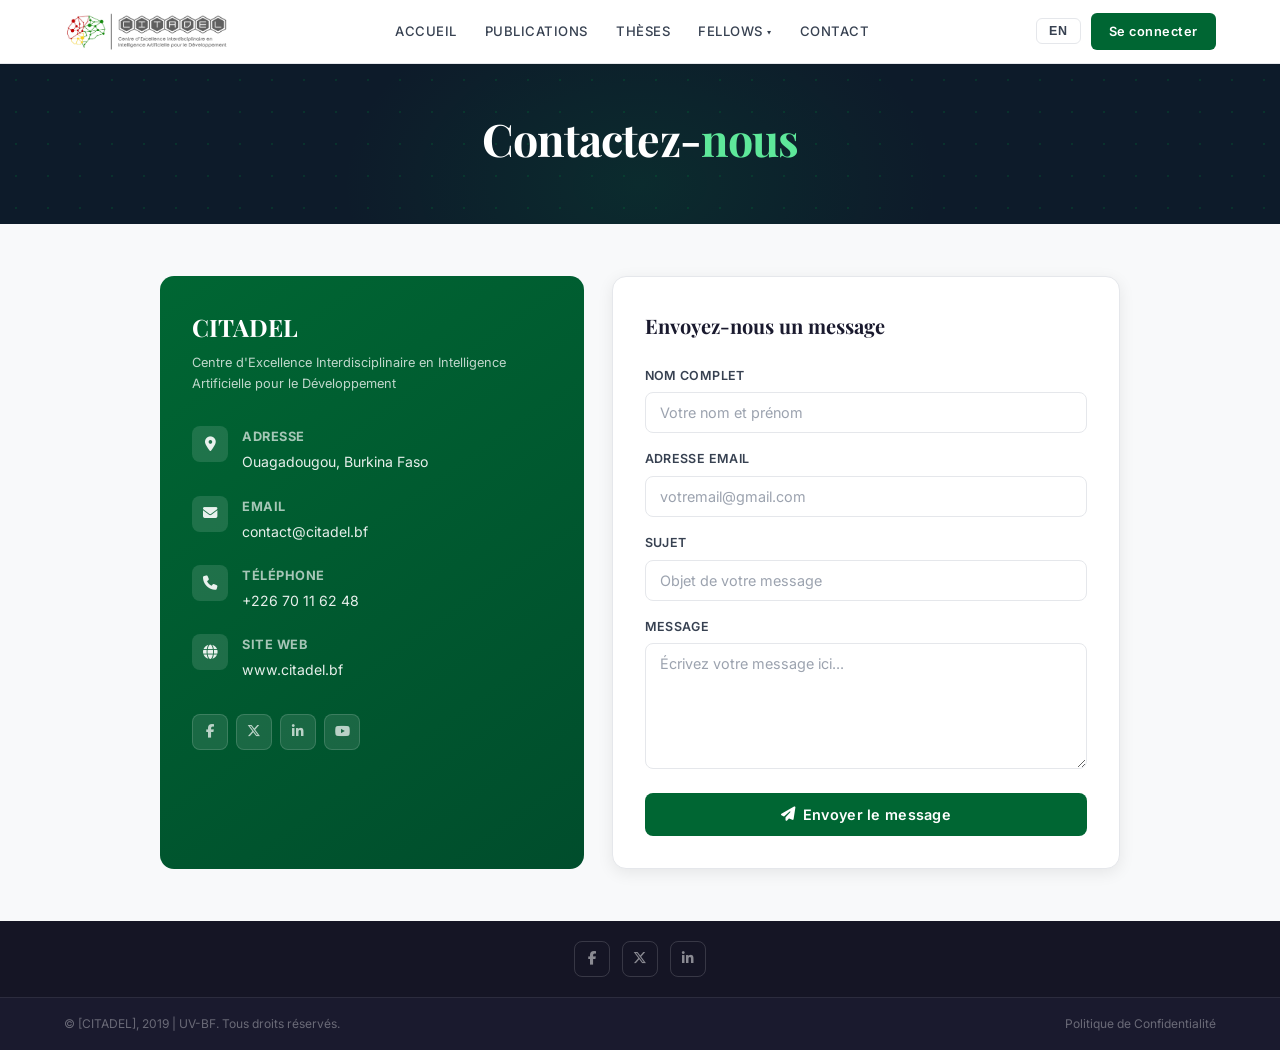
==== commit ccd51505: "responsivite" ====
--- a/pages/contact.html
+++ b/pages/contact.html
@@ -23,23 +23,27 @@
   <button class="menu-toggle" aria-label="Menu" onclick="toggleMenu()">
     <span></span><span></span><span></span>
   </button>
-  <nav id="mainNav">
-    <a href="../index.html">Accueil</a>
-    <a href="publications.html">Publications</a>
-    <a href="publications.html?type=Thèse">Thèses</a>
-    <div class="nav-dropdown">
+  <nav>
+  <ul class="navbar-nav" id="mainNav">
+    <li><a href="../index.html">Accueil</a></li>
+    <li><a href="publications.html">Publications</a></li>
+    <li><a href="publications.html?type=Thèse">Thèses</a></li>
+    <li class="nav-dropdown">
       <a href="#">Fellows ▾</a>
       <div class="nav-dropdown-menu">
         <a href="fellows.html?role=senior"><i class="fa-solid fa-user-tie"></i> Chercheurs Seniors</a>
         <a href="fellows.html?role=directeur"><i class="fa-solid fa-crown"></i> Directeurs de Recherche</a>
         <a href="fellows.html?role=fellow"><i class="fa-solid fa-graduation-cap"></i> Fellows</a>
       </div>
-    </div>
-    <a href="contact.html" class="active">Contact</a>
-    <div id="google_translate_element" style="display:none"></div>
-    <button id="langBtn" class="btn-lang notranslate" onclick="toggleLang()">EN</button>
-    <a href="../pages/soumettre.html" class="btn-connect" id="btnConnexion">Se connecter</a>
-  </nav>
+    </li>
+    <li><a href="contact.html">Contact</a></li>
+  </ul>
+</nav>
+<div class="navbar-actions">
+  <div id="google_translate_element" style="display:none"></div>
+  <button id="langBtn" class="btn-lang notranslate" onclick="toggleLang()">EN</button>
+  <a href="../pages/soumettre.html" class="btn-connect" id="btnConnexion">Se connecter</a>
+</div>
 </header>
 
 <!-- ══ HERO ══ -->
@@ -163,10 +167,12 @@
 }
 
 function toggleMenu() {
-  const nav = document.getElementById('mainNav');
+  const nav = document.querySelector('.navbar-nav');
+  const actions = document.querySelector('.navbar-actions');
   const btn = document.querySelector('.menu-toggle');
   if (!nav || !btn) return;
   nav.classList.toggle('open');
+  if (actions) actions.classList.toggle('open');
   btn.classList.toggle('active');
 }
 
--- a/assets/css/style.css
+++ b/assets/css/style.css
@@ -726,15 +726,15 @@
 .menu-toggle.active span:nth-child(2) { opacity: 0; }
 .menu-toggle.active span:nth-child(3) { transform: translateY(-7px) rotate(-45deg); }
 
-/* ── Anti-débordement ── */
+/*Anti-débordement*/
 html, body { overflow-x: hidden; max-width: 100%; }
 
-/* ── Tablette ── */
+/*Tablette*/
 @media (max-width: 900px) {
   .bottom-section { grid-template-columns: 1fr; gap: 36px; }
 }
 
-/* ── Mobile ── */
+/*Mobile */
 @media (max-width: 768px) {
   .navbar {
     flex-direction: row;
@@ -743,45 +743,45 @@
     height: 58px;
     padding: 0 16px;
   }
-  .menu-toggle { display: flex; }
   .logo-img { height: 36px; }
 
-  .navbar-nav, .navbar nav {
-    display: none;
+  .navbar-nav, .navbar-actions { display: none; }
+  .navbar-nav.open, .navbar-actions.open {
+    display: flex;
     position: fixed;
     top: 58px;
     left: 0; right: 0;
+    bottom: 0;
     background: var(--white);
+    z-index: 199;
+    overflow-y: auto;
+  }
+  .navbar-nav.open {
+    flex-direction: column;
+    padding: 8px 16px 0;
+    gap: 0;
+    height: auto;
+  }
+  .navbar-nav.open li {
     border-bottom: 1px solid var(--border);
-    flex-direction: column;
-    align-items: stretch;
-    padding: 16px 20px 24px;
-    gap: 4px;
-    box-shadow: var(--shadow-lg);
-    z-index: 99;
-    max-height: calc(100vh - 58px);
-    overflow-y: auto;
-  }
-  .navbar nav.open { display: flex; }
-
-  .navbar nav a {
-    font-size: .95rem;
-    padding: 12px 8px;
-    border-bottom: 1px solid var(--border);
-    text-align: left;
-    border-radius: 0;
-  }
-  .navbar nav a:last-child { border-bottom: none; }
-
-  #langBtn,
-  .btn-connect {
-    width: 100% !important;
-    text-align: center !important;
-    padding: 12px !important;
-    font-size: .85rem !important;
-    margin-top: 8px;
-    border-bottom: none !important;
-  }
+  }
+  .navbar-nav.open li a {
+    display: block;
+    padding: 16px 0;
+    font-size: .92rem;
+  }
+  .navbar-actions.open {
+    flex-direction: row;
+    align-items: center;
+    justify-content: flex-end;
+    padding: 12px 16px;
+    gap: 10px;
+    top: auto;
+    bottom: auto;
+    position: relative;
+    background: var(--white);
+  }
+  .menu-toggle { display: flex; }
 
   .nav-dropdown-menu {
     display: block;
